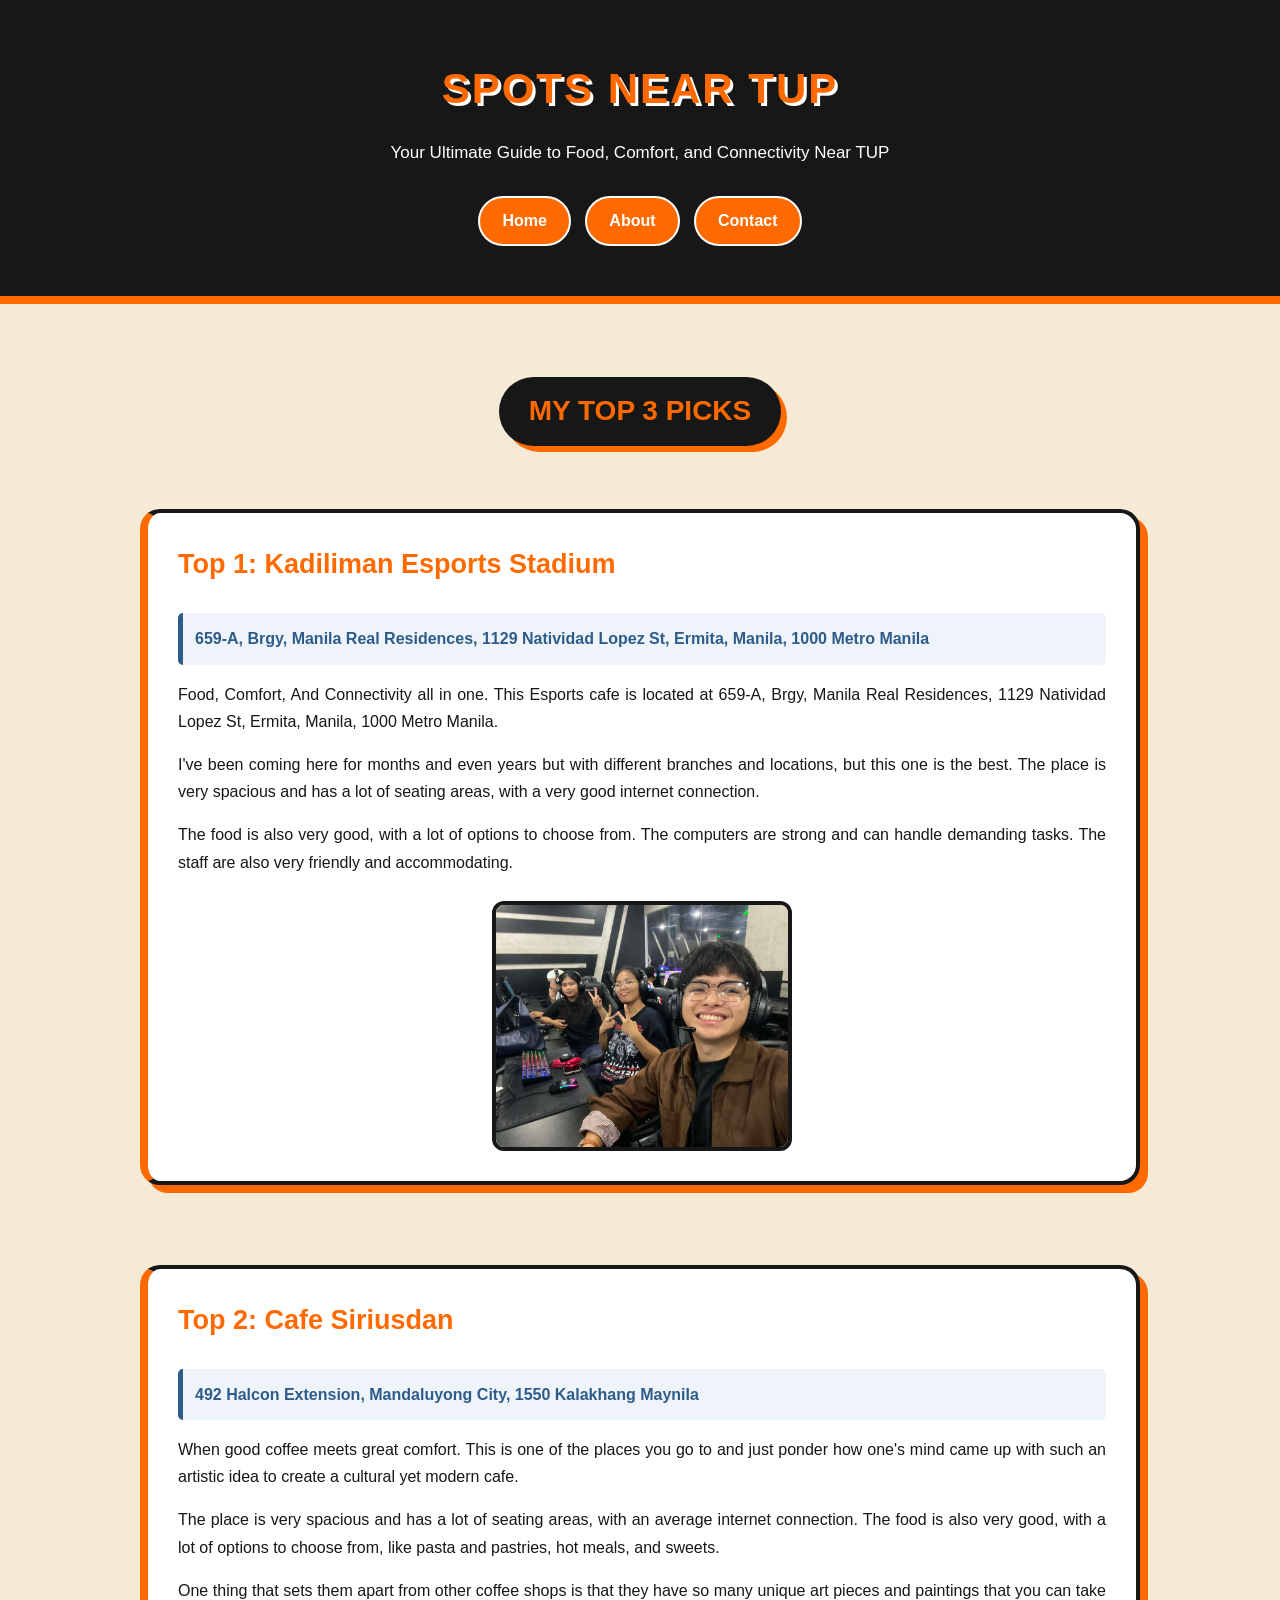
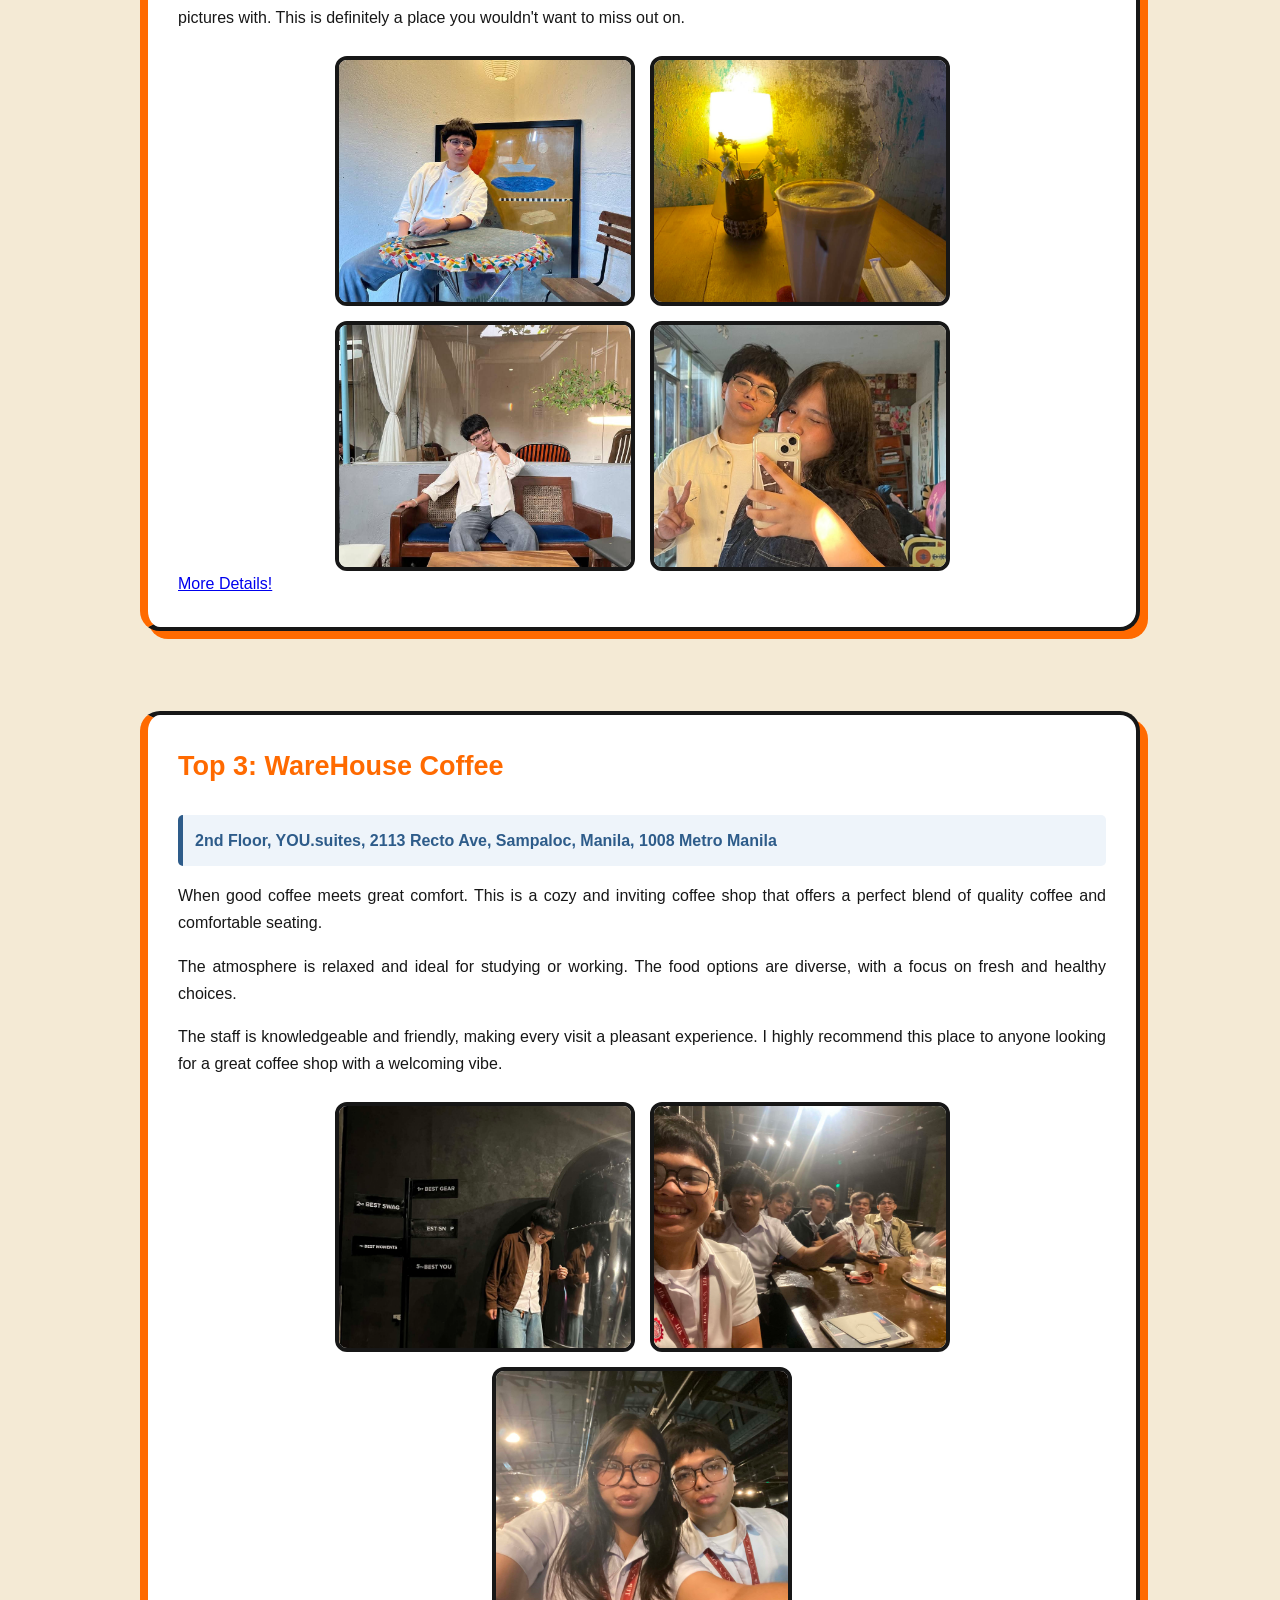
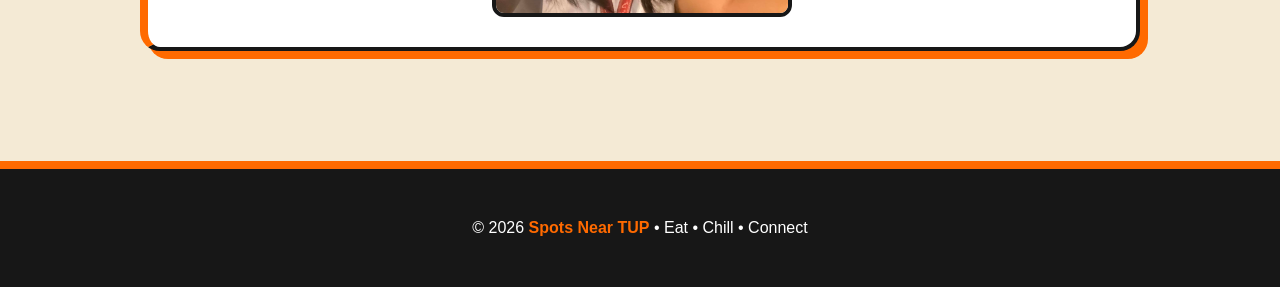
==== index.html @ 7ca000d9 "Styled the Contact Form" ====
<!DOCTYPE html>
<html lang="en">

<head>
    <meta charset="UTF-8">
    <meta name="viewport"
          content="width=device-width, initial-scale=1.0">

    <title>Spots Near TUP: Food, Comfort, and Connectivity</title>
    
    <link rel="stylesheet" href="style.css">
</head>

<body>
    <!-- HEADER -->
    <header>
        <h1>Spots Near TUP</h1>
        <p>
            Your Ultimate Guide to Food, Comfort, and Connectivity Near TUP
        </p>

        <nav>
            <ul>
                <li><a href="index.html">Home</a></li>
                <li><a href="about.html">About</a></li>
                <li><a href="contact.html">Contact</a></li>
            </ul>
        </nav>
    </header>


    <!-- MAIN CONTENT -->
    <main>
        <!-- TOP 3 PICKS -->
        <div class="section-title">
            <h2>My Top 3 Picks</h2>
        </div>


        <section class="spots">
            <!-- TOP 1: KADILIMAN -->
            <article class="place-card">
                <h3>Top 1: Kadiliman Esports Stadium</h3>
                <p class="location">
                    659-A, Brgy, Manila Real Residences,
                    1129 Natividad Lopez St, Ermita, Manila,
                    1000 Metro Manila
                </p>
                <p>
                    Food, Comfort, And Connectivity all in one.
                    This Esports cafe is located at 659-A, Brgy,
                    Manila Real Residences, 1129 Natividad Lopez St,
                    Ermita, Manila, 1000 Metro Manila.
                </p>
                <p>
                    I've been coming here for months and even years
                    but with different branches and locations, but this
                    one is the best. The place is very spacious and has
                    a lot of seating areas, with a very good internet
                    connection.
                </p>
                <p>
                    The food is also very good, with a lot of options
                    to choose from. The computers are strong and can
                    handle demanding tasks. The staff are also very
                    friendly and accommodating.
                </p>
                <div class="gallery">
                    <img src="kadiliman-esports.jpg"
                         alt="Kadiliman Esports Stadium">
                </div>
            </article>

            <!-- TOP 2: CAFE SIRIUSDAN -->
            <article class="place-card">
                <h3>Top 2: Cafe Siriusdan</h3>
                <p class="location">
                    492 Halcon Extension,
                    Mandaluyong City,
                    1550 Kalakhang Maynila
                </p>
                <p> 
                    When good coffee meets great comfort.
                    This is one of the places you go to and just
                    ponder how one's mind came up with such an
                    artistic idea to create a cultural yet modern cafe.
                </p>
                <p>
                    The place is very spacious and has a lot of seating
                    areas, with an average internet connection.
                    The food is also very good, with a lot of options
                    to choose from, like pasta and pastries, hot meals,
                    and sweets.
                </p>
                <p>
                    One thing that sets them apart from other coffee
                    shops is that they have so many unique art pieces
                    and paintings that you can take pictures with.
                    This is definitely a place you wouldn't want to
                    miss out on.
                </p>

               <div class="gallery">
                    <img src="cafe-siriusdan.jpg"
                         alt="Cafe Siriusdan">
                    <img src="cafe-siriusdan2.jpg"
                         alt="Cafe Siriusdan interior">
                    <img src="cafe-siriusdan3.jpg"
                         alt="Cafe Siriusdan artwork">
                    <img src="cafe-siriusdan4.jpg"
                         alt="With my Girlfriend at Cafe Siriusdan">
                </div>

                <a href="places/cafe-siriusdan.html"> 
                    More Details!
                </a>
            </article>

            <!-- TOP 3: WAREHOUSE COFFEE -->
            <article class="place-card">
                <h3>Top 3: WareHouse Coffee</h3>
                <p class="location">
                    2nd Floor, YOU.suites, 2113 Recto Ave, Sampaloc, Manila, 1008 Metro Manila
                </p>

                <p>
                    When good coffee meets great comfort.
                    This is a cozy and inviting coffee shop that
                    offers a perfect blend of quality coffee and
                    comfortable seating.
                </p>
                <p>
                    The atmosphere is relaxed and ideal for studying
                    or working. The food options are diverse, with a
                    focus on fresh and healthy choices.
                </p>
                <p>
                    The staff is knowledgeable and friendly, making
                    every visit a pleasant experience. I highly
                    recommend this place to anyone looking for a
                    great coffee shop with a welcoming vibe.
                </p>

                <div class="gallery">
                    <img src="warehouse-coffee.jpg"
                         alt="WareHouse Coffee">
                    <img src="warehouse-coffee2.jpg"
                         alt="WareHouse Coffee interior">
                    <img src="warehouse-coffee3.jpg"
                         alt="WareHouse Coffee">
                </div>
            </article>
        </section>
    </main>

    <!-- FOOTER -->
    <footer>
        <p>
            © 2026
            <span>Spots Near TUP</span>
            • Eat • Chill • Connect
        </p>
    </footer>

</body>
</html>
---- style.css ----
/* VARIABLES*/

:root {
    --brand: #ff6a00;
    --dark-ink: #171717;
    --muted-grey: #666666;
    --light-background: #f4ead5;

    --white: #ffffff;
    --light-cream: #fffaf2;
    --light-blue: #eef4fa;
    --blue-accent: #2e5c8a;

    /* Used for transparent effects */
    --brand-rgb: 255, 106, 0;
    --black-rgb: 0, 0, 0;
}

/* BASE STYLES */

* {
    box-sizing: border-box;
}
html {
    scroll-behavior: smooth;
}
body {
    font-family: Arial, Helvetica, sans-serif;
    margin: 0;
    padding: 0;
    background-color: var(--light-background);
    color: var(--dark-ink);
    line-height: 1.6;
}

/* HEADER*/

header {
    background-color: var(--dark-ink);
    color: var(--white);
    text-align: center;
    padding: 45px 20px;
    border-bottom: 8px solid var(--brand);
}
header h1 {
    color: var(--brand);
    font-size: 42px;
    margin: 10px auto;
    text-transform: uppercase;
    letter-spacing: 2px;
    text-shadow:
        3px 3px 0 var(--white),
        6px 6px 0 var(--dark-ink);
    transition: 0.3s;
}
header h1:hover {
    transform: scale(1.03);
    text-shadow:
        3px 3px 0 var(--white),
        6px 6px 0 var(--dark-ink),
        0 0 25px var(--brand);
}
header p {
    color: var(--white);
    font-size: 17px;
    margin-bottom: 25px;
}

/* NAVIGATION */

nav {
    margin-top: 25px;
}
nav ul {
    list-style: none;
    padding: 0;
    margin: 0;
}
nav li {
    display: inline-block;
}
nav a {
    display: inline-block;
    background-color: var(--brand);
    color: var(--white);
    text-decoration: none;
    padding: 10px 22px;
    margin: 5px;
    border-radius: 25px;
    font-weight: bold;
    border: 2px solid var(--white);
    transition: 0.3s;
}
nav a:hover {
    background-color: var(--white);
    color: var(--brand);
    border-color: var(--brand);
    transform: translateY(-4px);
    box-shadow:
        0 0 10px var(--brand),
        0 0 18px var(--brand);
}

/* MAIN LAYOUT */

main {
    max-width: 1050px;
    margin: 50px auto;
    padding: 0 25px;
}


/* SECTION TITLE */

.section-title {
    text-align: center;
    margin-bottom: 40px;
}
.section-title h2 {
    display: inline-block;
    background-color: var(--dark-ink);
    color: var(--brand);
    padding: 12px 30px;
    border-radius: 50px;
    font-size: 28px;
    text-transform: uppercase;
    box-shadow: 6px 6px 0 var(--brand);
    transition: 0.3s;
}
.section-title h2:hover {
    transform: translateY(-5px);
    box-shadow:
        8px 10px 0 var(--brand);
}


/* PLACE ENTRY CARDS */

.spots {
    display: grid;
    grid-template-columns: 1fr;
    gap: 40px;
}


/* Reusable place-card class */

.place-card {
    background-color: var(--white);
    padding: 30px;
    border-radius: 20px;
    border: 4px solid var(--dark-ink);
    border-left: 8px solid var(--brand);
    margin-bottom: 40px;
    box-shadow: 8px 8px 0 var(--brand);
    transition: 0.35s;
}
.place-card:hover {
    transform: translateY(-8px);
    box-shadow:
        12px 15px 0 var(--brand),
        0 15px 30px rgba(var(--black-rgb), 0.2);
}


/* PLACE CARD TITLES */

.place-card h3 {
    color: var(--brand);
    font-size: 27px;
    margin-top: 0;
    transition: 0.3s;
}
.place-card:hover h3 {
    color: var(--dark-ink);
    text-shadow:
        0 0 5px var(--brand),
        0 0 12px var(--brand);
}


/* PLACE CARD TEXT */

.place-card p {
    text-align: justify;
    line-height: 1.7;
}


/* LOCATION / ADDRESS */

.location {
    color: var(--blue-accent);
    font-weight: bold;
    background-color: var(--light-blue);
    padding: 12px;
    border-left: 5px solid var(--blue-accent);
    border-radius: 5px;
}


/* IMAGE GALLERY */

.gallery {
    display: flex;
    flex-wrap: wrap;
    justify-content: center;
    gap: 15px;
    margin-top: 25px;
}
.gallery img {
    width: 300px;
    height: 250px;
    object-fit: cover;
    border: 4px solid var(--dark-ink);
    border-radius: 12px;
    transition: 0.4s;
}
.gallery img:hover {
    transform: scale(1.04);
    border-color: var(--brand);
    box-shadow:
        0 0 12px var(--brand),
        0 0 25px rgba(var(--brand-rgb), 0.5);
}


/* ABOUT PAGE */

.about-card {
    display: flex;
    align-items: center;
    gap: 45px;
    background-color: var(--white);
    padding: 40px;
    border-radius: 20px;
    border: 4px solid var(--dark-ink);
    box-shadow: 10px 10px 0 var(--brand);
    transition: 0.3s;
}
.about-card:hover {
    box-shadow:
        14px 16px 0 var(--brand),
        0 15px 30px rgba(var(--black-rgb), 0.2);
}


/* PROFILE */

.profile {
    text-align: center;
    width: 300px;
    flex-shrink: 0;
}
.profile img {
    width: 230px;
    height: 300px;
    object-fit: cover;
    border: 5px solid var(--dark-ink);
    border-radius: 15px;
    transition: 0.4s;
}
.profile img:hover {
    transform: scale(1.05);
    border-color: var(--brand);
    box-shadow:
        0 0 15px var(--brand),
        0 0 30px rgba(var(--brand-rgb), 0.5);
}
.profile h2 {
    color: var(--brand);
    font-size: 30px;
    transition: 0.3s;
}
.profile h2:hover {
    transform: scale(1.05);
    text-shadow:
        0 0 5px var(--brand),
        0 0 15px var(--brand);
}


/* ABOUT INFORMATION */

.information {
    flex: 1;
    border-left: 5px solid var(--brand);
    padding-left: 30px;
}
.information h2 {
    font-size: 30px;
    margin-top: 0;
}
.information p {
    text-align: justify;
    line-height: 1.7;
}


/* DETAILS */

.details {
    background-color: var(--dark-ink);
    color: var(--white);
    padding: 20px;
    border-radius: 12px;
    margin-bottom: 25px;
}
.details strong {
    color: var(--brand);
}


/* CONTACT PAGE */

.contact-card {
    background-color: var(--white);
    padding: 40px;
    border-radius: 20px;
    border: 4px solid var(--dark-ink);
    box-shadow: 10px 10px 0 var(--brand);
    text-align: center;
    transition: 0.3s;
}
.contact-card:hover {
    box-shadow:
        14px 14px 0 var(--brand),
        0 15px 30px rgba(var(--black-rgb), 0.15);
}
.contact-card h2 {
    color: var(--brand);
    font-size: 35px;
    margin-top: 0;
    transition: 0.3s;
}
.contact-card h2:hover {
    text-shadow:
        0 0 5px var(--brand),
        0 0 15px var(--brand),
        0 0 25px var(--brand);
}
.contact-card > p {
    line-height: 1.7;
    max-width: 650px;
    margin: auto;
}


/* FORMS */

form {
    max-width: 700px;
    margin: 35px auto 0;
    text-align: left;
}
fieldset {
    border: 3px solid var(--dark-ink);
    border-radius: 15px;
    padding: 25px;
    background-color: var(--light-cream);
}
legend {
    background-color: var(--dark-ink);
    color: var(--brand);
    padding: 7px 18px;
    border-radius: 20px;
    font-weight: bold;
    text-transform: uppercase;
}
label {
    display: block;
    margin-top: 17px;
    margin-bottom: 6px;
    font-weight: bold;
    color: var(--dark-ink);
}

/* FORM INPUTS */

input:not([type="radio"]):not([type="checkbox"]),
select,
textarea {
    width: 100%;
    padding: 12px;
    border: 2px solid var(--dark-ink);
    border-radius: 8px;
    font-family: Arial, Helvetica, sans-serif;
    font-size: 15px;
    background-color: var(--white);
    color: var(--dark-ink);
    transition: 0.3s;
}

/* FORM FOCUS */

input:focus,
select:focus,
textarea:focus {
    outline: 3px solid var(--brand);
    outline-offset: 2px;
    border-color: var(--brand);
    box-shadow:
        0 0 5px var(--brand),
        0 0 12px rgba(var(--brand-rgb), 0.4);
}
textarea {
    min-height: 160px;
    resize: vertical;
}


/* SEND BUTTON */

.button-container {
    text-align: center;
    margin-top: 25px;
}
button {
    background-color: var(--brand);
    color: var(--white);
    border: none;
    padding: 12px 30px;
    border-radius: 25px;
    font-size: 16px;
    font-weight: bold;
    cursor: pointer;
    transition: 0.3s;
}
button:hover {
    background-color: var(--dark-ink);
    color: var(--brand);
    transform: translateY(-4px);
    box-shadow:
        0 0 10px var(--brand),
        0 0 20px var(--brand);
}
button:focus {
    outline: 3px solid var(--brand);
    outline-offset: 4px;
}


/* CONTACT OPTIONS */

.contact-options {
    display: grid;
    grid-template-columns: repeat(3, 1fr);
    gap: 15px;
    margin-top: 45px;
}


/* CONTACT BOXES */

.contact-box {
    background-color: var(--dark-ink);
    color: var(--white);
    padding: 18px 12px;
    border-radius: 12px;
    border: 3px solid var(--brand);
    box-shadow: 4px 4px 0 var(--brand);
    transition: 0.3s;
}
.contact-box:hover {
    transform: translateY(-6px);
    box-shadow:
        0 0 12px var(--brand),
        0 8px 18px rgba(var(--black-rgb), 0.3);
}
.contact-box h3 {
    color: var(--brand);
    font-size: 18px;
    margin-top: 0;
    transition: 0.3s;
}
.contact-box:hover h3 {
    text-shadow:
        0 0 5px var(--brand),
        0 0 12px var(--brand);
}
.contact-box p {
    font-size: 12px;
    margin: 5px 0;
    line-height: 1.4;
}
.contact-box a {
    color: var(--white);
    text-decoration: none;
    word-break: break-word;
}
.contact-box a:hover {
    color: var(--brand);
}


/* PLACE DETAIL PAGE */

.place-page {
    background-color: var(--white);
    padding: 40px;
    border-radius: 20px;
    border: 4px solid var(--dark-ink);
    box-shadow: 10px 10px 0 var(--brand);
}

/* PLACE DETAIL TITLE */

.place-page h2 {
    color: var(--brand);
    text-align: center;
    font-size: 38px;
    text-transform: uppercase;
    margin-top: 0;
}
.place-page .location {
    text-align: center;
    font-weight: bold;
    color: var(--muted-grey);
    background-color: transparent;
    border-left: none;
    padding: 0;
    margin-bottom: 30px;
}


/* MAIN PHOTO */

.main-photo {
    text-align: center;
    margin: 30px 0;
}
.main-photo img {
    width: 750px;
    max-width: 100%;
    height: 450px;
    object-fit: cover;
    border: 5px solid var(--dark-ink);
    border-radius: 15px;
    transition: 0.4s;
}
.main-photo img:hover {
    transform: scale(1.03);
    border-color: var(--brand);
    box-shadow:
        0 0 15px var(--brand),
        0 0 30px rgba(var(--brand-rgb), 0.5);
}


/* DESCRIPTION */

.description {
    line-height: 1.8;
    font-size: 17px;
}

.description h3 {
    color: var(--brand);
    font-size: 28px;
}

/* TABLE */

.details-table {
    margin-top: 35px;
}
table {
    width: 100%;
    border-collapse: collapse;
}
th,
td {
    border: 1px solid var(--dark-ink);
    padding: 12px;
    text-align: left;
}
th {
    background-color: var(--dark-ink);
    color: var(--brand);
    width: 30%;
}

/* DETAIL GALLERY */

.gallery-section {
    margin-top: 40px;
}
.gallery-section h3 {
    color: var(--brand);
    font-size: 28px;
    text-align: center;
}
.gallery-grid {
    display: grid;
    grid-template-columns: repeat(4, 1fr);
    gap: 20px;
}
.gallery-grid img {
    width: 100%;
    height: 220px;
    object-fit: cover;
    border: 4px solid var(--dark-ink);
    border-radius: 12px;
    transition: 0.4s;
}
.gallery-grid img:hover {
    transform: scale(1.03);
    border-color: var(--brand);
    box-shadow:
        0 0 15px var(--brand);
}

/* SUGGEST-A-PLACE FORM */

.suggest-place {
    margin-top: 50px;
    padding: 30px;
    background-color: var(--light-background);
    border: 4px solid var(--dark-ink);
    border-radius: 15px;
}
.suggest-place h3 {
    color: var(--brand);
    font-size: 28px;
    text-align: center;
    margin-top: 0;
}
.suggest-place p {
    text-align: center;
    margin-bottom: 25px;
}
.form-group {
    margin-bottom: 20px;
}
.form-group label {
    display: block;
    font-weight: bold;
    margin-bottom: 8px;
}
.form-group input[type="text"],
.form-group input[type="email"] {
    width: 100%;
    padding: 12px;
    border: 2px solid var(--dark-ink);
    border-radius: 8px;
    font-size: 16px;
}

/* RADIO BUTTONS AND CHECKBOXES */

.choice {
    display: flex;
    align-items: center;
    gap: 8px;
    margin: 10px 0;
}
.choice input[type="radio"],
.choice input[type="checkbox"] {
    width: auto;
    padding: 0;
    margin: 0;
    accent-color: var(--brand);
}
.choice label {
    display: inline;
    font-weight: normal;
    margin: 0;
}

/* SUBMIT BUTTON */

.submit-button {
    text-align: center;
    margin-top: 25px;
}
.submit-button button {
    background-color: var(--brand);
    color: var(--white);
    border: none;
    padding: 12px 30px;
    border-radius: 25px;
    font-weight: bold;
    font-size: 16px;
    cursor: pointer;
    transition: 0.3s;
}
.submit-button button:hover {
    background-color: var(--dark-ink);
    color: var(--brand);
    transform: translateY(-4px);
    box-shadow:
        0 0 10px var(--brand),
        0 0 20px var(--brand);
}
.submit-button button:focus {
    outline: 3px solid var(--brand);
    outline-offset: 4px;
}

/* BACK BUTTON */

.back-button {
    text-align: center;
    margin-top: 40px;
}
.back-button a {
    display: inline-block;
    background-color: var(--brand);
    color: var(--white);
    text-decoration: none;
    padding: 12px 25px;
    border-radius: 25px;
    border: 2px solid var(--dark-ink);
    font-weight: bold;
    transition: 0.3s;
}
.back-button a:hover {
    background-color: var(--dark-ink);
    color: var(--brand);
    border-color: var(--brand);
    transform: translateY(-4px);
    box-shadow:
        0 0 10px var(--brand),
        0 0 20px var(--brand);
}

/* FOOTER */

footer {
    margin-top: 70px;
    background-color: var(--dark-ink);
    color: var(--white);
    text-align: center;
    padding: 30px;
    border-top: 8px solid var(--brand);
}
footer span {
    color: var(--brand);
    font-weight: bold;
}
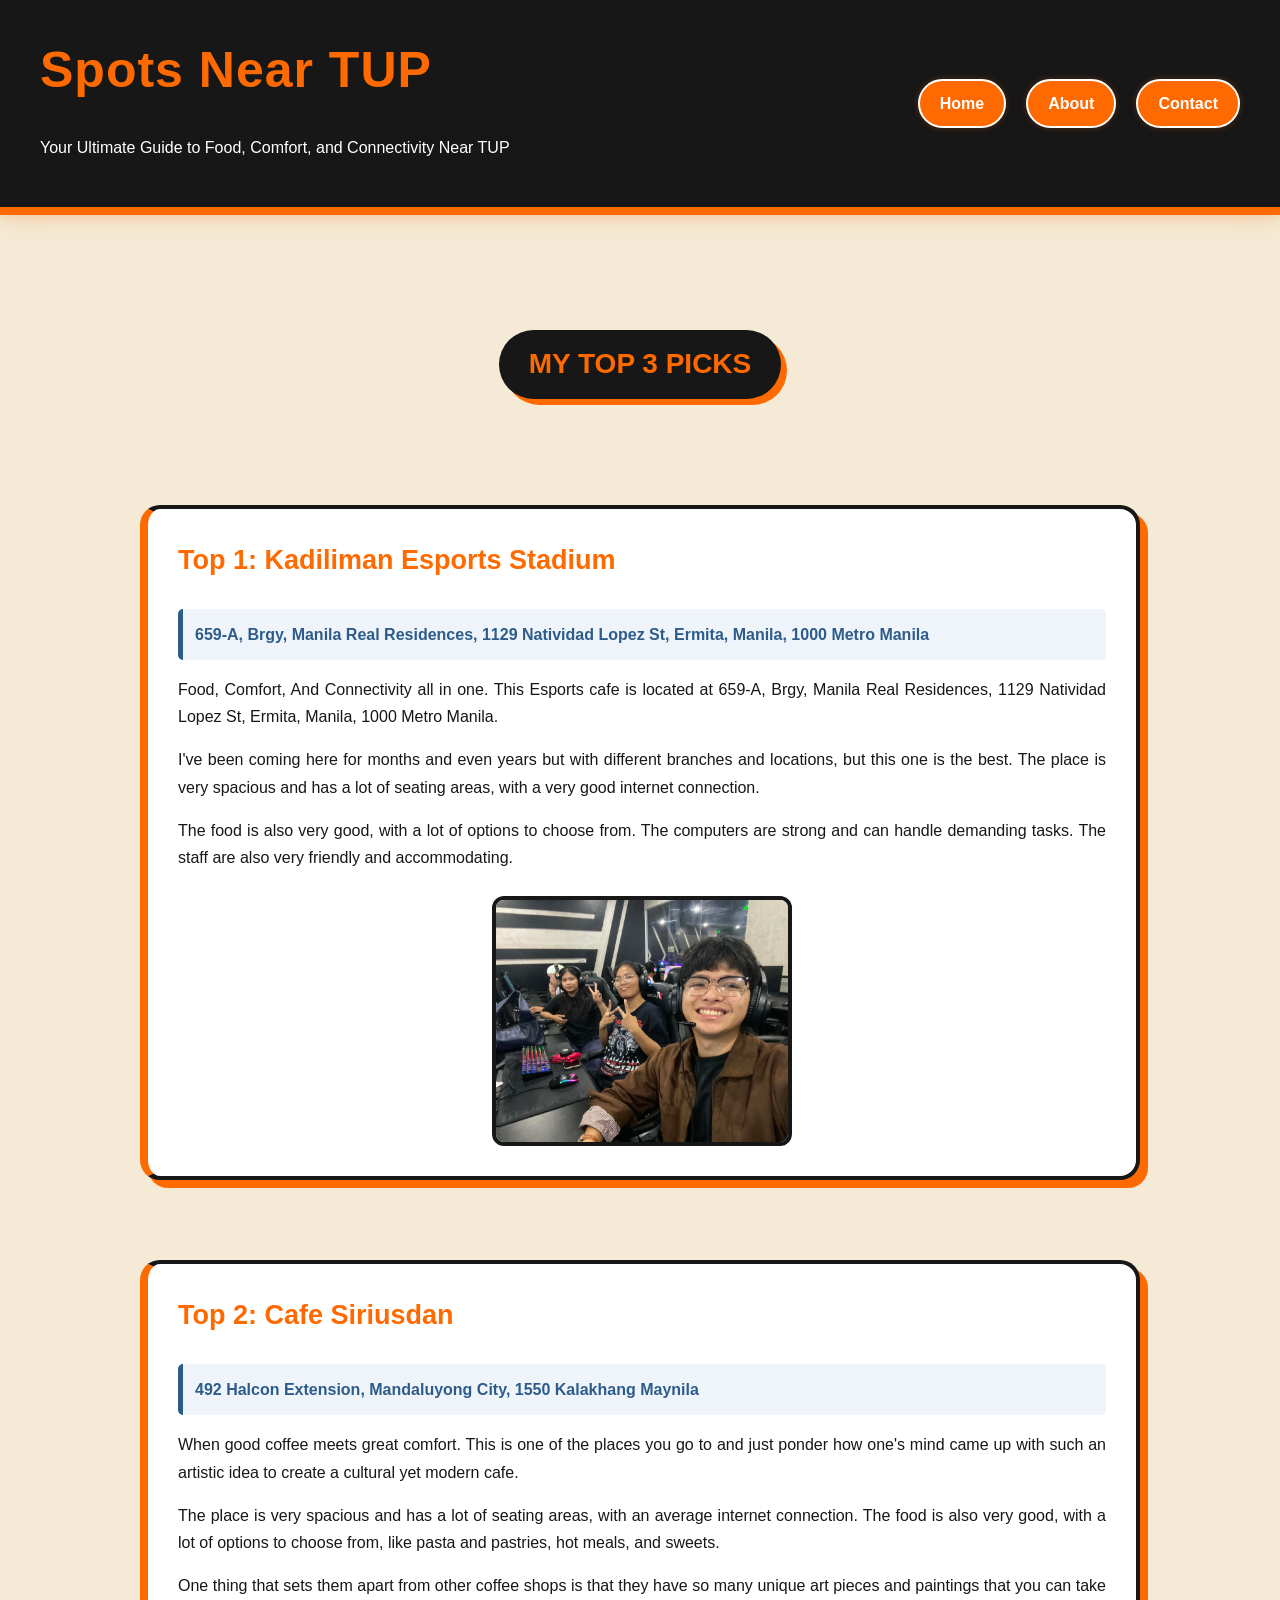
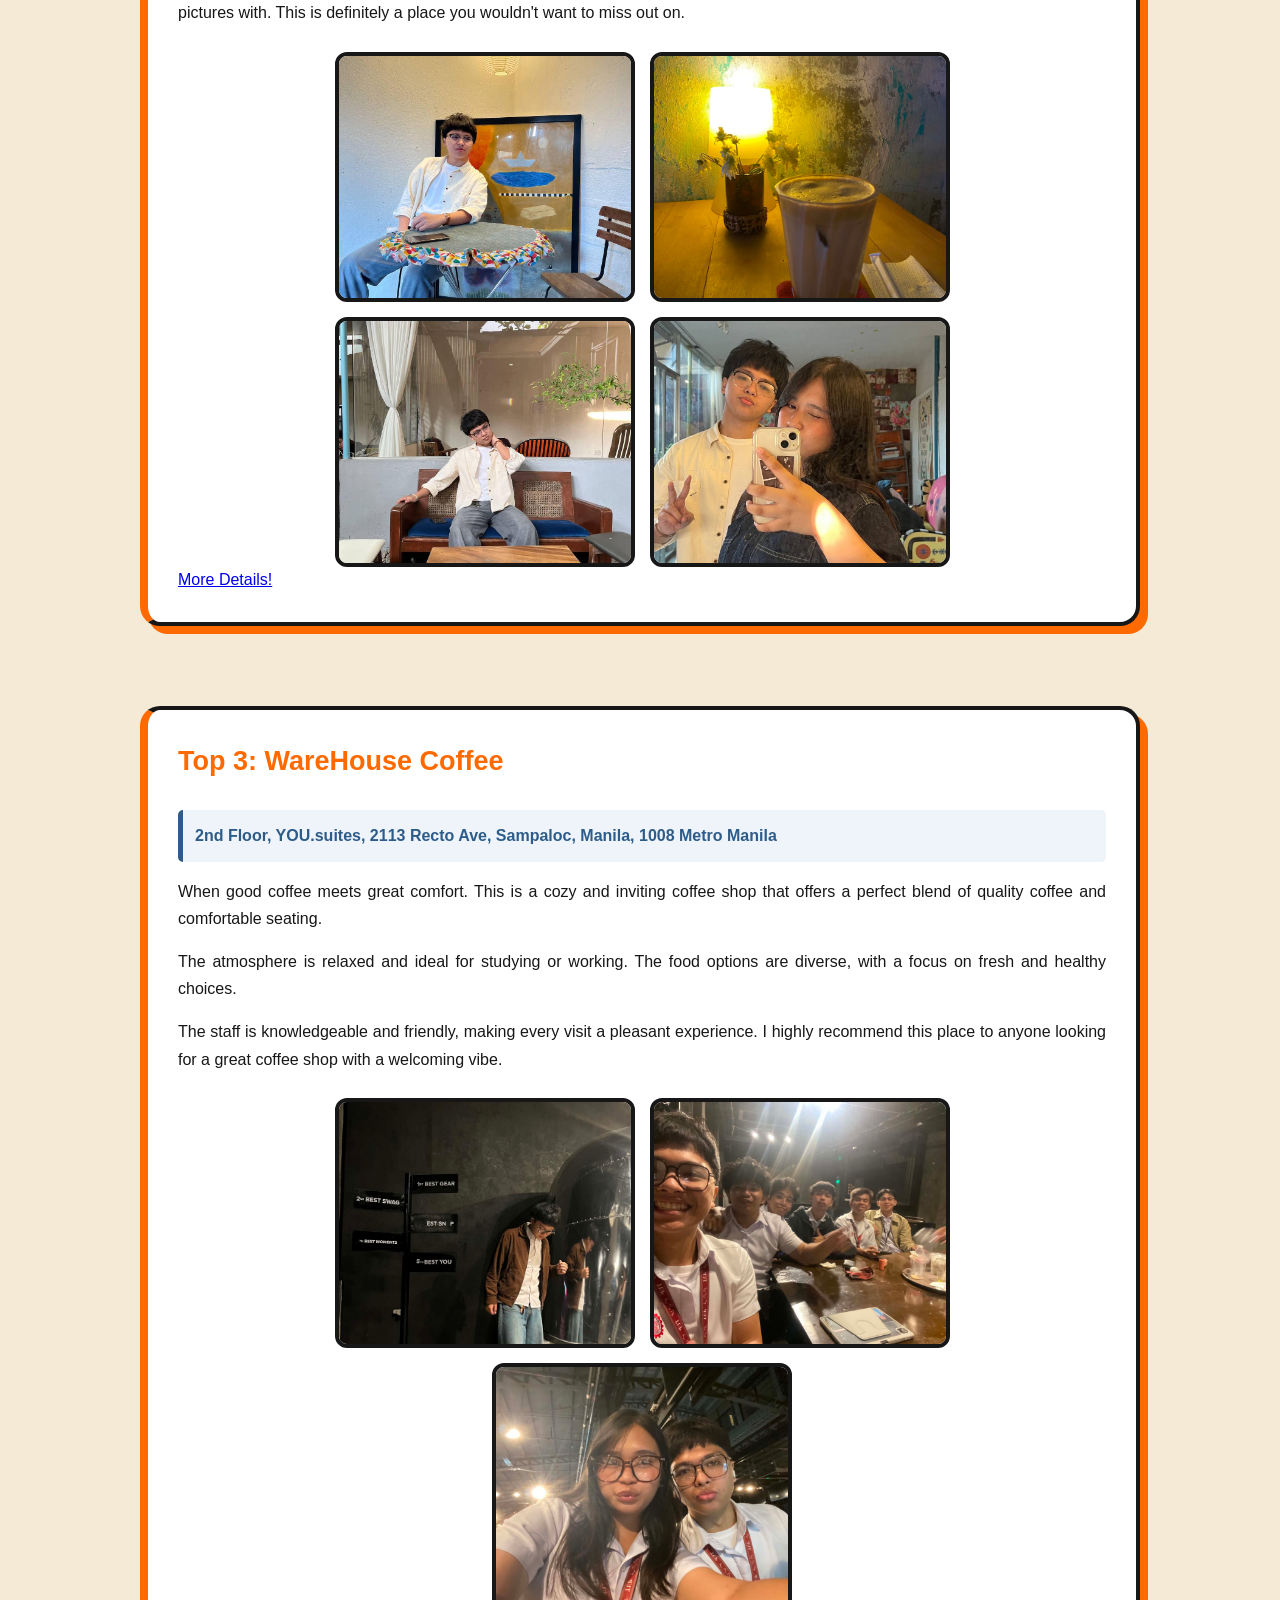
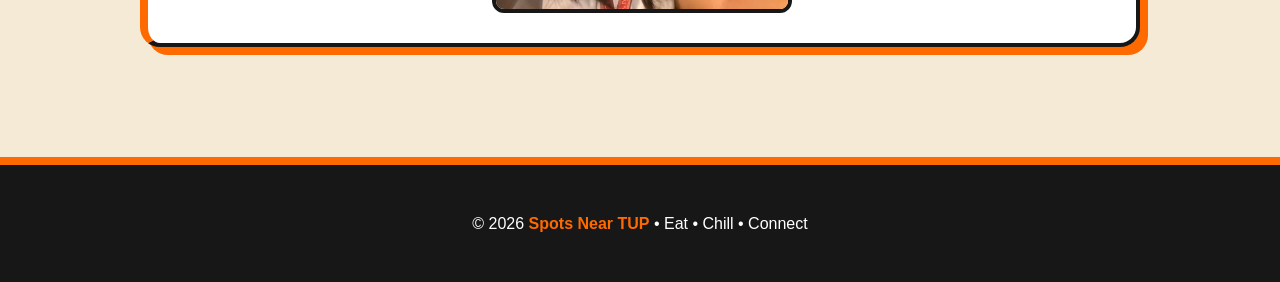
==== commit 4e3a0dd4: "Header Changed" ====
--- a/index.html
+++ b/index.html
@@ -13,11 +13,11 @@
 
 <body>
     <!-- HEADER -->
-    <header>
-        <h1>Spots Near TUP</h1>
-        <p>
-            Your Ultimate Guide to Food, Comfort, and Connectivity Near TUP
-        </p>
+    <header class="site-header">
+        <div class="header-brand">
+            <h1>Spots Near TUP</h1>
+            <p>Your Ultimate Guide to Food, Comfort, and Connectivity Near TUP</p>
+        </div>
 
         <nav>
             <ul>
@@ -26,6 +26,7 @@
                 <li><a href="contact.html">Contact</a></li>
             </ul>
         </nav>
+
     </header>
 
 
--- a/style.css
+++ b/style.css
@@ -33,72 +33,101 @@
     line-height: 1.6;
 }
 
-/* HEADER*/
-
-header {
+/* HEADER */
+
+.site-header {
+    display: flex;
+    justify-content: space-between;
+    align-items: center;
     background-color: var(--dark-ink);
     color: var(--white);
-    text-align: center;
-    padding: 45px 20px;
+    padding: 30px 40px;
     border-bottom: 8px solid var(--brand);
-}
-header h1 {
-    color: var(--brand);
-    font-size: 42px;
-    margin: 10px auto;
-    text-transform: uppercase;
-    letter-spacing: 2px;
-    text-shadow:
-        3px 3px 0 var(--white),
-        6px 6px 0 var(--dark-ink);
-    transition: 0.3s;
-}
-header h1:hover {
+    position: relative;
+    overflow: hidden;
+    
+    box-shadow:
+        0 0 15px rgba(var(--brand-rgb), 0.25),
+        0 0 30px rgba(var(--brand-rgb), 0.15);
+    transition: 0.3s;
+}
+
+/* HEADER ANIMATION*/
+
+.site-header:hover {
+    box-shadow:
+        0 0 15px rgba(var(--brand-rgb), 0.4),
+        0 0 35px rgba(var(--brand-rgb), 0.25);
+}
+
+/* GUIDE NAME */
+
+.header-brand {
+    text-align: left;
+}
+.site-header h1 {
+    color: var(--brand);
+    margin: 0;
+    transition: 0.3s;
+}
+
+/* HEADER TITLE */
+.site-header h1 {
+    color: var(--brand);
+    margin: 0;
+    font-size: 50px;
+    transition: 0.3s;
+}
+.site-header h1:hover {
     transform: scale(1.03);
     text-shadow:
-        3px 3px 0 var(--white),
-        6px 6px 0 var(--dark-ink),
-        0 0 25px var(--brand);
-}
-header p {
-    color: var(--white);
-    font-size: 17px;
-    margin-bottom: 25px;
+        0 0 5px var(--brand),
+        0 0 15px var(--brand);
 }
 
 /* NAVIGATION */
 
-nav {
-    margin-top: 25px;
-}
-nav ul {
+.site-header nav {
+    margin: 0;
+}
+.site-header nav ul {
+    display: flex;
+    gap: 20px;
     list-style: none;
     padding: 0;
     margin: 0;
 }
-nav li {
-    display: inline-block;
-}
-nav a {
-    display: inline-block;
+
+/* NAVIGATION LINKS */
+
+.site-header nav a {
+    display: block;
     background-color: var(--brand);
     color: var(--white);
     text-decoration: none;
-    padding: 10px 22px;
-    margin: 5px;
+    padding: 10px 20px;
     border-radius: 25px;
     font-weight: bold;
     border: 2px solid var(--white);
     transition: 0.3s;
 }
-nav a:hover {
+.site-header nav a:hover {
     background-color: var(--white);
     color: var(--brand);
-    border-color: var(--brand);
-    transform: translateY(-4px);
+    transform: translateY(-3px);
+}
+
+/* NAV BUTTONS ANIMATION */
+
+.site-header nav a:hover {
+    background-color: var(--white);
+    color: var(--brand);
+    transform: translateY(-3px);
+
     box-shadow:
         0 0 10px var(--brand),
-        0 0 18px var(--brand);
+        0 0 20px var(--brand),
+        0 0 30px rgba(var(--brand-rgb), 0.6);
 }
 
 /* MAIN LAYOUT */
@@ -109,10 +138,13 @@
     padding: 0 25px;
 }
 
-
 /* SECTION TITLE */
 
 .section-title {
+    height: 200px;
+    display: flex;
+    justify-content: center;
+    align-items: center;
     text-align: center;
     margin-bottom: 40px;
 }
@@ -129,10 +161,8 @@
 }
 .section-title h2:hover {
     transform: translateY(-5px);
-    box-shadow:
-        8px 10px 0 var(--brand);
-}
-
+    box-shadow: 8px 10px 0 var(--brand);
+}
 
 /* PLACE ENTRY CARDS */
 
@@ -724,6 +754,144 @@
         0 0 20px var(--brand);
 }
 
+
+/* ADDITIONAL DESIGNS*/
+
+
+/* HEADER ENTRANCE */
+
+.site-header {
+    animation: headerEnter 0.8s ease-out;
+}
+
+
+/* SUBTLE ORANGE LIGHT MOVING THROUGH HEADER */
+
+.site-header::before {
+    content: "";
+    position: absolute;
+    top: 0;
+    left: -30%;
+    width: 25%;
+    height: 100%;
+    background: linear-gradient(
+        90deg,
+        transparent,
+        rgba(var(--brand-rgb), 0.12),
+        transparent
+    );
+    transform: skewX(-20deg);
+    animation: headerSweep 7s ease-in-out infinite;
+    pointer-events: none;
+}
+
+
+/* MAKE HEADER CONTENT STAY ABOVE THE EFFECT */
+
+.header-brand,
+.site-header nav {
+    position: relative;
+    z-index: 2;
+}
+
+
+/* GUIDE TITLE */
+
+.site-header h1 {
+    position: relative;
+    letter-spacing: 1px;
+    animation: titleEnter 0.9s ease-out;
+}
+
+
+/* LITTLE ORANGE GUIDE-LIKE LINE UNDER TITLE */
+
+.site-header h1::after {
+    content: "";
+    display: block;
+    width: 0;
+    height: 4px;
+    background-color: var(--brand);
+    margin-top: 5px;
+    border-radius: 5px;
+
+    box-shadow:
+        0 0 8px var(--brand),
+        0 0 15px rgba(var(--brand-rgb), 0.5);
+
+    animation: titleLine 0.8s ease-out 0.6s forwards;
+}
+
+
+/* NAV BUTTON ENTRANCE */
+
+.site-header nav li:nth-child(1) {
+    animation: navEnter 0.5s ease-out 0.2s both;
+}
+
+.site-header nav li:nth-child(2) {
+    animation: navEnter 0.5s ease-out 0.3s both;
+}
+
+.site-header nav li:nth-child(3) {
+    animation: navEnter 0.5s ease-out 0.4s both;
+}
+
+.site-header nav li:nth-child(4) {
+    animation: navEnter 0.5s ease-out 0.5s both;
+}
+
+.site-header nav li:nth-child(5) {
+    animation: navEnter 0.5s ease-out 0.6s both;
+}
+
+
+/* NAV BUTTON RESTING AURA */
+
+.site-header nav a {
+    box-shadow:
+        0 0 6px rgba(var(--brand-rgb), 0.25);
+
+    position: relative;
+    overflow: hidden;
+}
+
+
+/* SMALL SHINE THAT PASSES THROUGH BUTTON */
+
+.site-header nav a::before {
+    content: "";
+    position: absolute;
+    top: 0;
+    left: -100%;
+    width: 50%;
+    height: 100%;
+
+    background: linear-gradient(
+        90deg,
+        transparent,
+        rgba(255, 255, 255, 0.35),
+        transparent
+    );
+
+    transform: skewX(-20deg);
+}
+
+
+/* BUTTON SHINE ON HOVER */
+
+.site-header nav a:hover::before {
+    animation: buttonShine 0.6s ease;
+}
+
+
+/* BUTTON PRESS EFFECT */
+
+.site-header nav a:active {
+    transform: translateY(0) scale(0.96);
+}
+
+
 /* FOOTER */
 
 footer {
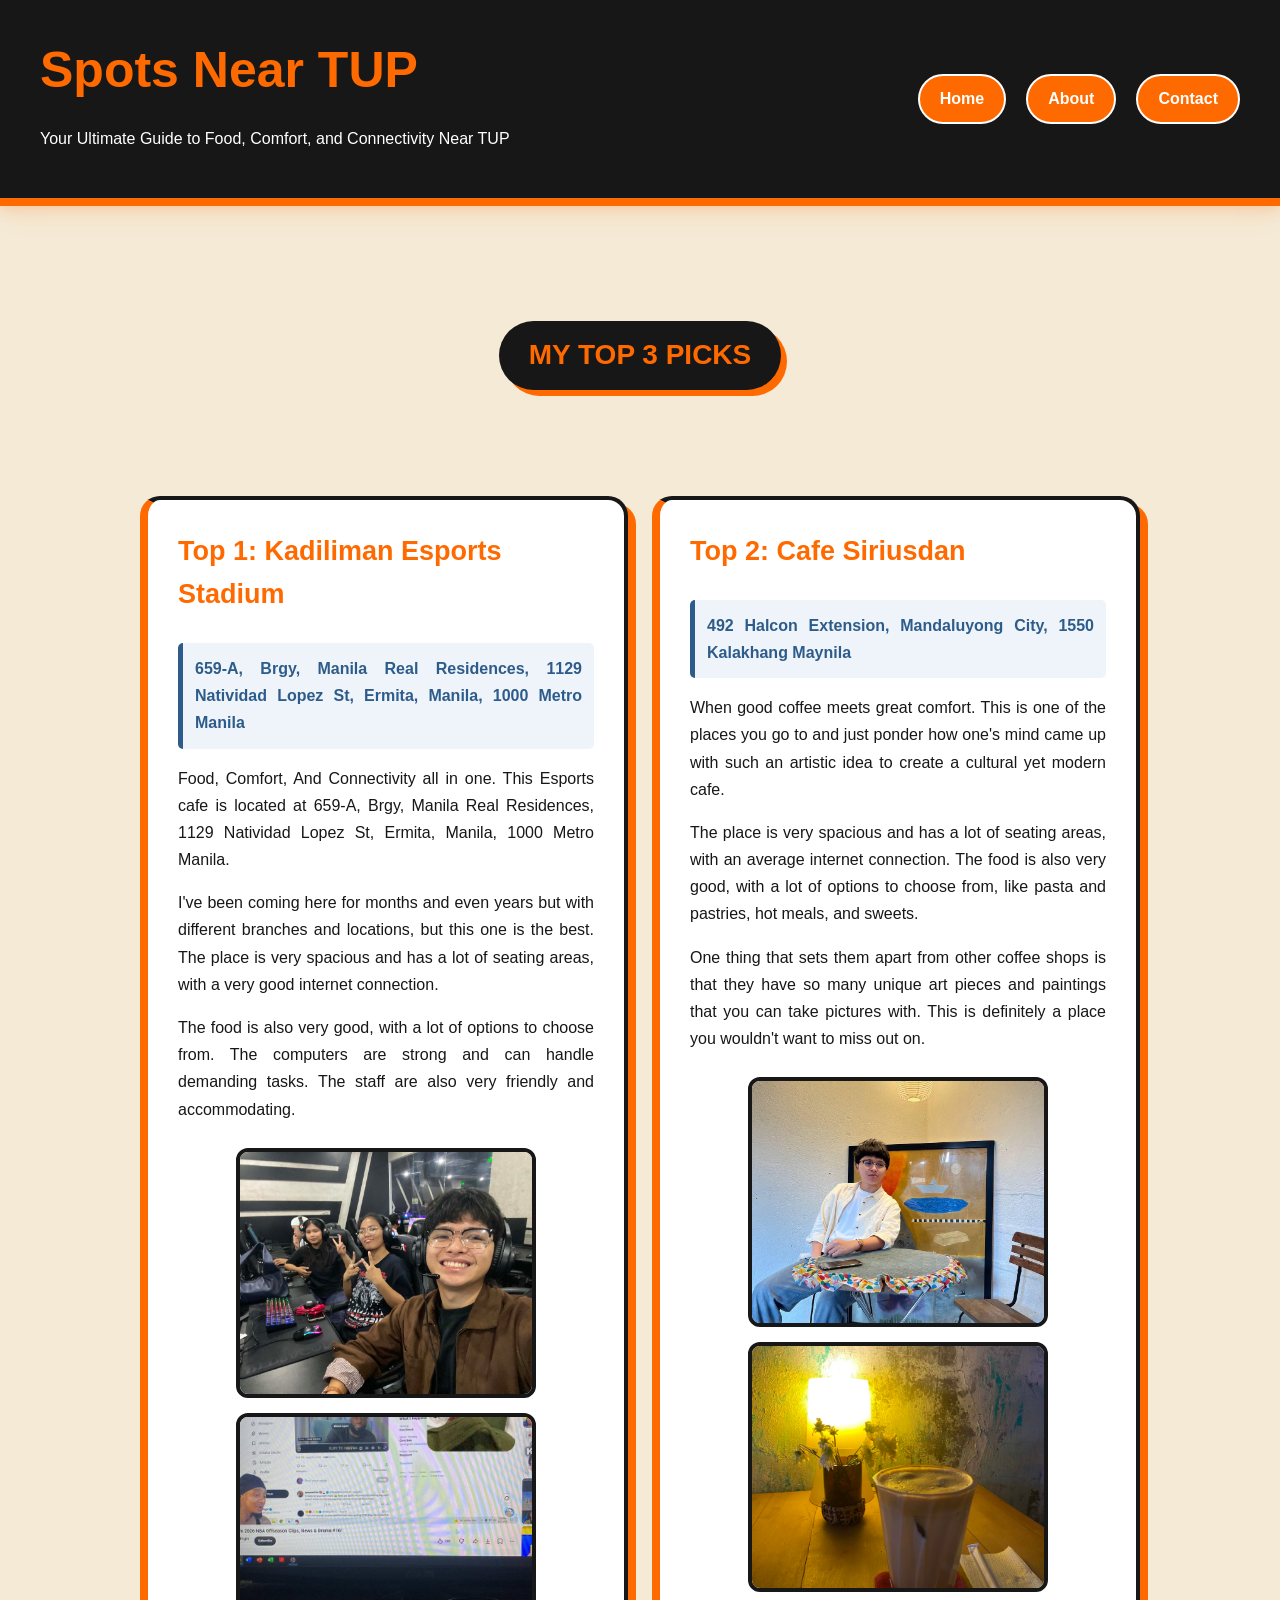
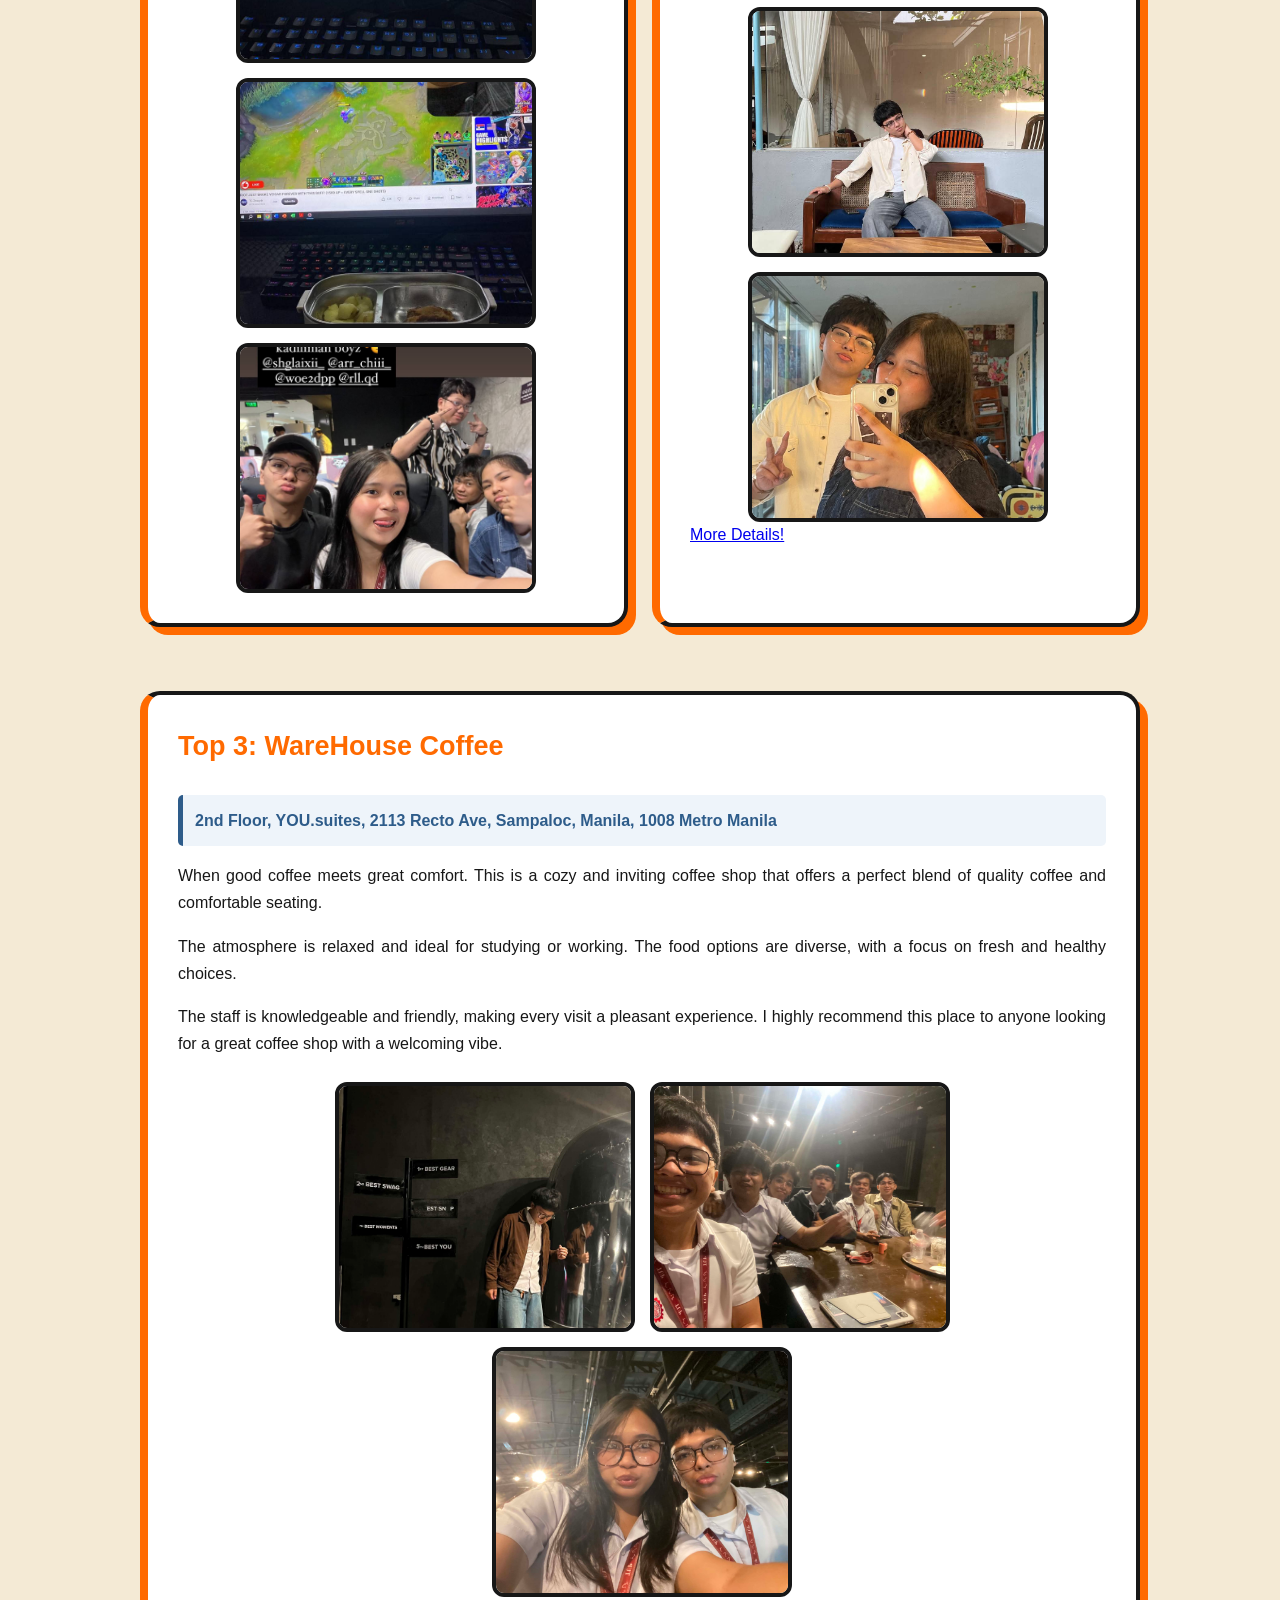
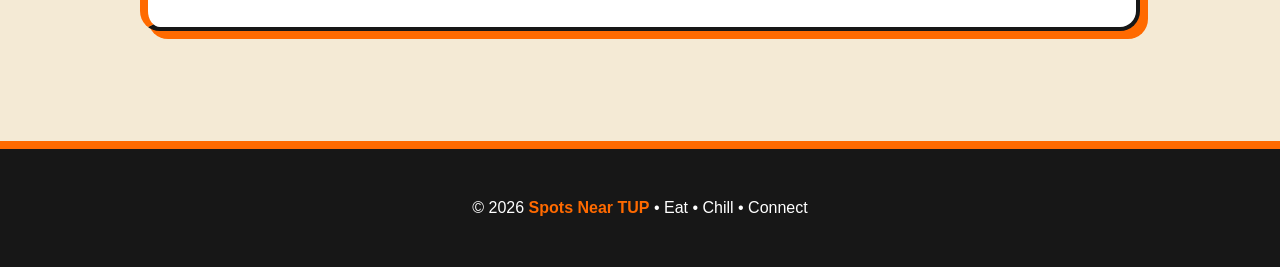
==== commit 020216aa: "Added Photos and made my cards Horizontal" ====
--- a/index.html
+++ b/index.html
@@ -69,7 +69,14 @@
                 <div class="gallery">
                     <img src="kadiliman-esports.jpg"
                          alt="Kadiliman Esports Stadium">
+                    <img src="kadiliman-esports2.jpg"
+                         alt="Kadiliman Esports Stadium">
+                    <img src="kadiliman-esports3.jpg"
+                         alt="Kadiliman Esports Stadium">
+                    <img src="kadiliman-esports4.jpg"
+                         alt="Kadiliman Esports Stadium">
                 </div>
+
             </article>
 
             <!-- TOP 2: CAFE SIRIUSDAN -->
--- a/style.css
+++ b/style.css
@@ -167,11 +167,30 @@
 /* PLACE ENTRY CARDS */
 
 .spots {
-    display: grid;
-    grid-template-columns: 1fr;
-    gap: 40px;
-}
-
+    display: flex;
+    flex-wrap: wrap;
+    gap: 24px;
+}
+
+/* Reusable place-card class */
+
+.place-card {
+    flex: 1 1 240px;
+    background-color: var(--white);
+    padding: 30px;
+    border-radius: 20px;
+    border: 4px solid var(--dark-ink);
+    border-left: 8px solid var(--brand);
+    margin-bottom: 0;
+    box-shadow: 8px 8px 0 var(--brand);
+    transition: 0.35s;
+}
+.place-card:hover {
+    transform: translateY(-8px);
+    box-shadow:
+        12px 15px 0 var(--brand),
+        0 15px 30px rgba(var(--black-rgb), 0.2);
+}
 
 /* Reusable place-card class */
 
@@ -754,144 +773,6 @@
         0 0 20px var(--brand);
 }
 
-
-/* ADDITIONAL DESIGNS*/
-
-
-/* HEADER ENTRANCE */
-
-.site-header {
-    animation: headerEnter 0.8s ease-out;
-}
-
-
-/* SUBTLE ORANGE LIGHT MOVING THROUGH HEADER */
-
-.site-header::before {
-    content: "";
-    position: absolute;
-    top: 0;
-    left: -30%;
-    width: 25%;
-    height: 100%;
-    background: linear-gradient(
-        90deg,
-        transparent,
-        rgba(var(--brand-rgb), 0.12),
-        transparent
-    );
-    transform: skewX(-20deg);
-    animation: headerSweep 7s ease-in-out infinite;
-    pointer-events: none;
-}
-
-
-/* MAKE HEADER CONTENT STAY ABOVE THE EFFECT */
-
-.header-brand,
-.site-header nav {
-    position: relative;
-    z-index: 2;
-}
-
-
-/* GUIDE TITLE */
-
-.site-header h1 {
-    position: relative;
-    letter-spacing: 1px;
-    animation: titleEnter 0.9s ease-out;
-}
-
-
-/* LITTLE ORANGE GUIDE-LIKE LINE UNDER TITLE */
-
-.site-header h1::after {
-    content: "";
-    display: block;
-    width: 0;
-    height: 4px;
-    background-color: var(--brand);
-    margin-top: 5px;
-    border-radius: 5px;
-
-    box-shadow:
-        0 0 8px var(--brand),
-        0 0 15px rgba(var(--brand-rgb), 0.5);
-
-    animation: titleLine 0.8s ease-out 0.6s forwards;
-}
-
-
-/* NAV BUTTON ENTRANCE */
-
-.site-header nav li:nth-child(1) {
-    animation: navEnter 0.5s ease-out 0.2s both;
-}
-
-.site-header nav li:nth-child(2) {
-    animation: navEnter 0.5s ease-out 0.3s both;
-}
-
-.site-header nav li:nth-child(3) {
-    animation: navEnter 0.5s ease-out 0.4s both;
-}
-
-.site-header nav li:nth-child(4) {
-    animation: navEnter 0.5s ease-out 0.5s both;
-}
-
-.site-header nav li:nth-child(5) {
-    animation: navEnter 0.5s ease-out 0.6s both;
-}
-
-
-/* NAV BUTTON RESTING AURA */
-
-.site-header nav a {
-    box-shadow:
-        0 0 6px rgba(var(--brand-rgb), 0.25);
-
-    position: relative;
-    overflow: hidden;
-}
-
-
-/* SMALL SHINE THAT PASSES THROUGH BUTTON */
-
-.site-header nav a::before {
-    content: "";
-    position: absolute;
-    top: 0;
-    left: -100%;
-    width: 50%;
-    height: 100%;
-
-    background: linear-gradient(
-        90deg,
-        transparent,
-        rgba(255, 255, 255, 0.35),
-        transparent
-    );
-
-    transform: skewX(-20deg);
-}
-
-
-/* BUTTON SHINE ON HOVER */
-
-.site-header nav a:hover::before {
-    animation: buttonShine 0.6s ease;
-}
-
-
-/* BUTTON PRESS EFFECT */
-
-.site-header nav a:active {
-    transform: translateY(0) scale(0.96);
-}
-
-
 /* FOOTER */
 
 footer {
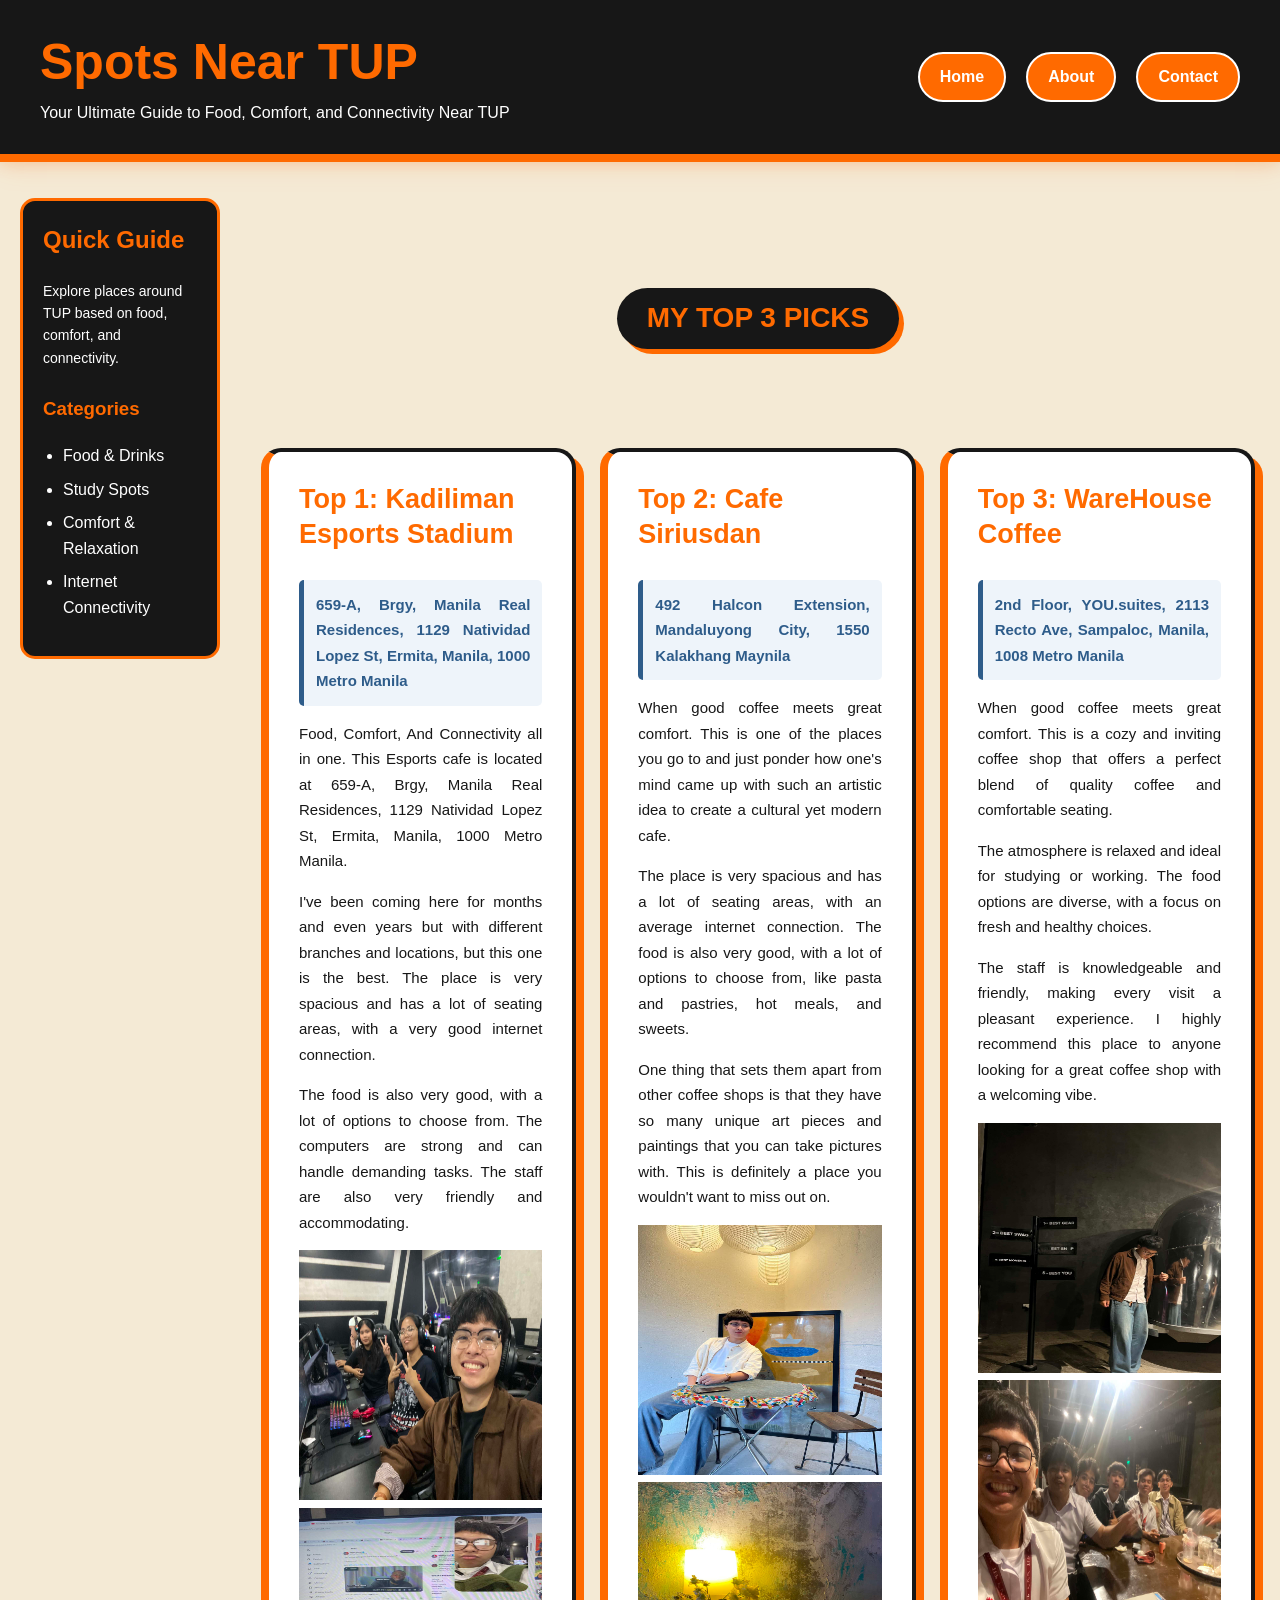
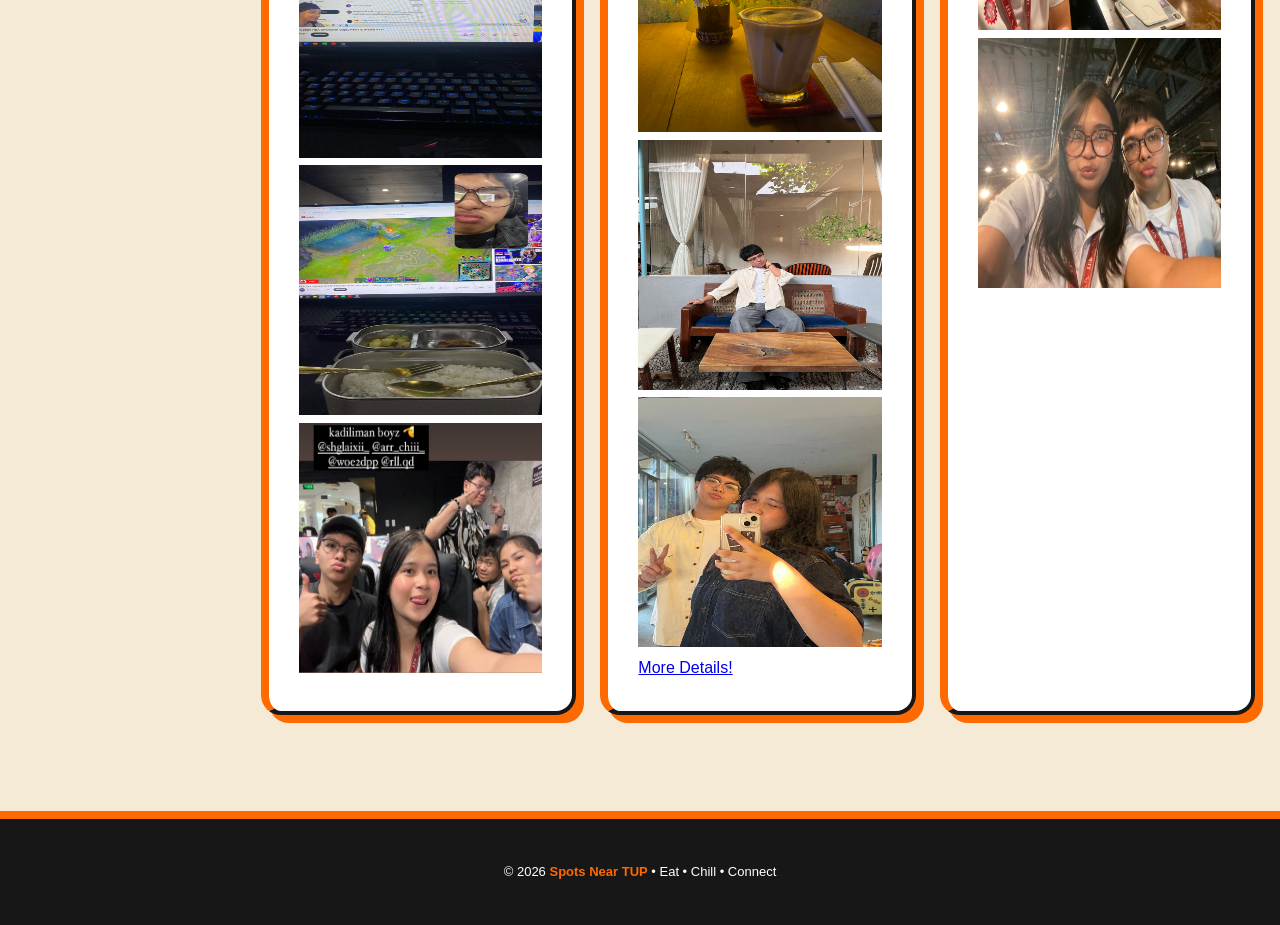
==== commit 4aaa5e71: "Added Sidebars" ====
--- a/index.html
+++ b/index.html
@@ -28,7 +28,22 @@
         </nav>
 
     </header>
-
+    
+    <!-- SIDEBAR -->
+    <aside class="guide-sidebar">
+        <h2>Quick Guide</h2>
+        <p>
+            Explore places around TUP based on food, comfort,
+            and connectivity.
+        </p>
+        <h3>Categories</h3>
+        <ul>
+            <li>Food & Drinks</li>
+            <li>Study Spots</li>
+            <li>Comfort & Relaxation</li>
+            <li>Internet Connectivity</li>
+        </ul>
+    </aside>
 
     <!-- MAIN CONTENT -->
     <main>
--- a/style.css
+++ b/style.css
@@ -1,4 +1,4 @@
-/* VARIABLES*/
+/* VARIABLES */
 
 :root {
     --brand: #ff6a00;
@@ -11,12 +11,11 @@
     --light-blue: #eef4fa;
     --blue-accent: #2e5c8a;
 
-    /* Used for transparent effects */
     --brand-rgb: 255, 106, 0;
     --black-rgb: 0, 0, 0;
 }
 
-/* BASE STYLES */
+/* BASE STYLES MOBILE FIRST*/
 
 * {
     box-sizing: border-box;
@@ -31,51 +30,74 @@
     background-color: var(--light-background);
     color: var(--dark-ink);
     line-height: 1.6;
+
+    /* MOBILE PAGE SKELETON */
+    display: grid;
+    grid-template-columns: 1fr;
+    grid-template-areas:
+        "masthead"
+        "main"
+        "side"
+        "foot";
+
+    gap: 0;
+    overflow-x: hidden;
+}
+
+/* PAGE GRID AREAS */
+
+header {
+    grid-area: masthead;
+}
+main {
+    grid-area: main;
+    min-width: 0;
+}
+aside {
+    grid-area: side;
+}
+footer {
+    grid-area: foot;
+}
+img {
+    max-width: 100%;
 }
 
 /* HEADER */
 
 .site-header {
     display: flex;
-    justify-content: space-between;
+    flex-direction: column;
+    justify-content: center;
     align-items: center;
     background-color: var(--dark-ink);
     color: var(--white);
-    padding: 30px 40px;
+    padding: 25px 15px;
     border-bottom: 8px solid var(--brand);
     position: relative;
     overflow: hidden;
-    
     box-shadow:
         0 0 15px rgba(var(--brand-rgb), 0.25),
         0 0 30px rgba(var(--brand-rgb), 0.15);
     transition: 0.3s;
 }
-
-/* HEADER ANIMATION*/
-
 .site-header:hover {
     box-shadow:
         0 0 15px rgba(var(--brand-rgb), 0.4),
         0 0 35px rgba(var(--brand-rgb), 0.25);
 }
 
-/* GUIDE NAME */
+/* HEADER BRAND */
 
 .header-brand {
-    text-align: left;
+    width: 100%;
+    text-align: center;
 }
 .site-header h1 {
     color: var(--brand);
-    margin: 0;
-    transition: 0.3s;
-}
-
-/* HEADER TITLE */
-.site-header h1 {
-    color: var(--brand);
-    margin: 0;
-    font-size: 50px;
+    margin: 5px 0 12px;
+    font-size: clamp(30px, 8vw, 50px);
+    line-height: 1.1;
     transition: 0.3s;
 }
 .site-header h1:hover {
@@ -84,29 +106,36 @@
         0 0 5px var(--brand),
         0 0 15px var(--brand);
 }
+.site-header p {
+    font-size: 14px;
+    line-height: 1.4;
+    margin: 0 auto;
+    max-width: 360px;
+}
 
 /* NAVIGATION */
 
 .site-header nav {
-    margin: 0;
+    width: 100%;
+    margin-top: 20px;
 }
 .site-header nav ul {
     display: flex;
-    gap: 20px;
+    justify-content: center;
+    flex-wrap: wrap;
+    gap: 8px;
     list-style: none;
     padding: 0;
     margin: 0;
 }
-
-/* NAVIGATION LINKS */
-
 .site-header nav a {
     display: block;
     background-color: var(--brand);
     color: var(--white);
     text-decoration: none;
-    padding: 10px 20px;
+    padding: 8px 14px;
     border-radius: 25px;
+    font-size: 14px;
     font-weight: bold;
     border: 2px solid var(--white);
     transition: 0.3s;
@@ -115,48 +144,74 @@
     background-color: var(--white);
     color: var(--brand);
     transform: translateY(-3px);
-}
-
-/* NAV BUTTONS ANIMATION */
-
-.site-header nav a:hover {
-    background-color: var(--white);
-    color: var(--brand);
-    transform: translateY(-3px);
-
     box-shadow:
         0 0 10px var(--brand),
         0 0 20px var(--brand),
         0 0 30px rgba(var(--brand-rgb), 0.6);
 }
 
-/* MAIN LAYOUT */
+/* SIDEBAR */
+
+.guide-sidebar {
+    background-color: var(--dark-ink);
+    color: var(--white);
+    padding: 20px;
+    margin: 15px;
+    border: 3px solid var(--brand);
+    border-radius: 15px;
+    align-self: start;
+}
+.guide-sidebar h2,
+.guide-sidebar h3 {
+    color: var(--brand);
+}
+.guide-sidebar h2 {
+    margin-top: 0;
+}
+.guide-sidebar h3 {
+    margin-top: 25px;
+}
+.guide-sidebar p {
+    font-size: 14px;
+}
+.guide-sidebar ul {
+    padding-left: 20px;
+}
+.guide-sidebar li {
+    margin-bottom: 8px;
+}
+
+/* MAIN */
 
 main {
+    width: 100%;
     max-width: 1050px;
-    margin: 50px auto;
-    padding: 0 25px;
+    min-width: 0;
+    margin: 25px auto;
+    padding: 0 15px;
 }
 
 /* SECTION TITLE */
 
 .section-title {
-    height: 200px;
+    min-height: 150px;
     display: flex;
     justify-content: center;
     align-items: center;
     text-align: center;
-    margin-bottom: 40px;
+    margin-bottom: 25px;
 }
 .section-title h2 {
     display: inline-block;
-    background-color: var(--dark-ink);
-    color: var(--brand);
-    padding: 12px 30px;
+    max-width: 100%;
+    background-color: var(--dark-ink);
+    color: var(--brand);
+    padding: 10px 20px;
     border-radius: 50px;
-    font-size: 28px;
+    font-size: 22px;
+    line-height: 1.3;
     text-transform: uppercase;
-    box-shadow: 6px 6px 0 var(--brand);
+    box-shadow: 5px 5px 0 var(--brand);
     transition: 0.3s;
 }
 .section-title h2:hover {
@@ -164,20 +219,18 @@
     box-shadow: 8px 10px 0 var(--brand);
 }
 
-/* PLACE ENTRY CARDS */
+/* PLACE CARDS FLEXBOX */
 
 .spots {
     display: flex;
     flex-wrap: wrap;
     gap: 24px;
 }
-
-/* Reusable place-card class */
-
 .place-card {
     flex: 1 1 240px;
+    min-width: 0;
     background-color: var(--white);
-    padding: 30px;
+    padding: 20px;
     border-radius: 20px;
     border: 4px solid var(--dark-ink);
     border-left: 8px solid var(--brand);
@@ -192,31 +245,12 @@
         0 15px 30px rgba(var(--black-rgb), 0.2);
 }
 
-/* Reusable place-card class */
-
-.place-card {
-    background-color: var(--white);
-    padding: 30px;
-    border-radius: 20px;
-    border: 4px solid var(--dark-ink);
-    border-left: 8px solid var(--brand);
-    margin-bottom: 40px;
-    box-shadow: 8px 8px 0 var(--brand);
-    transition: 0.35s;
-}
-.place-card:hover {
-    transform: translateY(-8px);
-    box-shadow:
-        12px 15px 0 var(--brand),
-        0 15px 30px rgba(var(--black-rgb), 0.2);
-}
-
-
 /* PLACE CARD TITLES */
 
 .place-card h3 {
     color: var(--brand);
-    font-size: 27px;
+    font-size: 23px;
+    line-height: 1.3;
     margin-top: 0;
     transition: 0.3s;
 }
@@ -227,16 +261,15 @@
         0 0 12px var(--brand);
 }
 
-
 /* PLACE CARD TEXT */
 
 .place-card p {
-    text-align: justify;
+    text-align: left;
     line-height: 1.7;
-}
-
-
-/* LOCATION / ADDRESS */
+    font-size: 15px;
+}
+
+/* LOCATION */
 
 .location {
     color: var(--blue-accent);
@@ -247,41 +280,54 @@
     border-radius: 5px;
 }
 
-
 /* IMAGE GALLERY */
 
-.gallery {
-    display: flex;
-    flex-wrap: wrap;
-    justify-content: center;
+.gallery-section {
+    width: 100%;
+    max-width: 100%;
+    margin-top: 35px;
+    overflow: hidden;
+}
+.gallery-section h3 {
+    color: var(--brand);
+    font-size: 25px;
+    text-align: center;
+}
+.gallery-grid {
+    display: grid;
+    grid-template-columns: 1fr;
     gap: 15px;
-    margin-top: 25px;
-}
-.gallery img {
-    width: 300px;
-    height: 250px;
+    width: 100%;
+    max-width: 100%;
+    min-width: 0;
+}
+.gallery-grid img {
+    display: block;
+    width: 100%;
+    max-width: 100%;
+    height: 220px;
     object-fit: cover;
     border: 4px solid var(--dark-ink);
     border-radius: 12px;
+    min-width: 0;
     transition: 0.4s;
 }
-.gallery img:hover {
-    transform: scale(1.04);
+.gallery-grid img:hover {
+    transform: scale(1.03);
     border-color: var(--brand);
     box-shadow:
-        0 0 12px var(--brand),
-        0 0 25px rgba(var(--brand-rgb), 0.5);
-}
-
+        0 0 15px var(--brand);
+}
 
 /* ABOUT PAGE */
 
 .about-card {
     display: flex;
+    flex-direction: column;
     align-items: center;
-    gap: 45px;
+    gap: 25px;
     background-color: var(--white);
-    padding: 40px;
+    padding: 20px;
     border-radius: 20px;
     border: 4px solid var(--dark-ink);
     box-shadow: 10px 10px 0 var(--brand);
@@ -293,16 +339,15 @@
         0 15px 30px rgba(var(--black-rgb), 0.2);
 }
 
-
 /* PROFILE */
 
 .profile {
     text-align: center;
-    width: 300px;
-    flex-shrink: 0;
+    width: 100%;
 }
 .profile img {
-    width: 230px;
+    width: 100%;
+    max-width: 230px;
     height: 300px;
     object-fit: cover;
     border: 5px solid var(--dark-ink);
@@ -318,7 +363,8 @@
 }
 .profile h2 {
     color: var(--brand);
-    font-size: 30px;
+    font-size: 26px;
+    line-height: 1.3;
     transition: 0.3s;
 }
 .profile h2:hover {
@@ -328,43 +374,40 @@
         0 0 15px var(--brand);
 }
 
-
 /* ABOUT INFORMATION */
 
 .information {
-    flex: 1;
-    border-left: 5px solid var(--brand);
-    padding-left: 30px;
+    width: 100%;
+    border-top: 5px solid var(--brand);
+    padding-top: 20px;
 }
 .information h2 {
-    font-size: 30px;
+    font-size: 26px;
     margin-top: 0;
 }
 .information p {
-    text-align: justify;
+    text-align: left;
     line-height: 1.7;
 }
 
-
 /* DETAILS */
 
 .details {
     background-color: var(--dark-ink);
     color: var(--white);
-    padding: 20px;
+    padding: 16px;
     border-radius: 12px;
-    margin-bottom: 25px;
+    margin-bottom: 20px;
 }
 .details strong {
     color: var(--brand);
 }
-
 
 /* CONTACT PAGE */
 
 .contact-card {
     background-color: var(--white);
-    padding: 40px;
+    padding: 20px;
     border-radius: 20px;
     border: 4px solid var(--dark-ink);
     box-shadow: 10px 10px 0 var(--brand);
@@ -378,15 +421,9 @@
 }
 .contact-card h2 {
     color: var(--brand);
-    font-size: 35px;
+    font-size: 28px;
+    line-height: 1.3;
     margin-top: 0;
-    transition: 0.3s;
-}
-.contact-card h2:hover {
-    text-shadow:
-        0 0 5px var(--brand),
-        0 0 15px var(--brand),
-        0 0 25px var(--brand);
 }
 .contact-card > p {
     line-height: 1.7;
@@ -394,31 +431,32 @@
     margin: auto;
 }
 
-
 /* FORMS */
 
 form {
+    width: 100%;
     max-width: 700px;
-    margin: 35px auto 0;
+    margin: 30px auto 0;
     text-align: left;
 }
 fieldset {
     border: 3px solid var(--dark-ink);
     border-radius: 15px;
-    padding: 25px;
+    padding: 18px;
     background-color: var(--light-cream);
+    min-width: 0;
 }
 legend {
     background-color: var(--dark-ink);
     color: var(--brand);
-    padding: 7px 18px;
+    padding: 7px 14px;
     border-radius: 20px;
     font-weight: bold;
     text-transform: uppercase;
 }
 label {
     display: block;
-    margin-top: 17px;
+    margin-top: 15px;
     margin-bottom: 6px;
     font-weight: bold;
     color: var(--dark-ink);
@@ -430,18 +468,16 @@
 select,
 textarea {
     width: 100%;
+    max-width: 100%;
     padding: 12px;
     border: 2px solid var(--dark-ink);
     border-radius: 8px;
     font-family: Arial, Helvetica, sans-serif;
-    font-size: 15px;
+    font-size: 16px;
     background-color: var(--white);
     color: var(--dark-ink);
     transition: 0.3s;
 }
-
-/* FORM FOCUS */
-
 input:focus,
 select:focus,
 textarea:focus {
@@ -457,14 +493,16 @@
     resize: vertical;
 }
 
-
 /* SEND BUTTON */
 
 .button-container {
     text-align: center;
+
     margin-top: 25px;
 }
 button {
+    width: 100%;
+    max-width: 300px;
     background-color: var(--brand);
     color: var(--white);
     border: none;
@@ -488,19 +526,14 @@
     outline-offset: 4px;
 }
 
-
 /* CONTACT OPTIONS */
 
 .contact-options {
     display: grid;
-    grid-template-columns: repeat(3, 1fr);
+    grid-template-columns: 1fr;
     gap: 15px;
-    margin-top: 45px;
-}
-
-
-/* CONTACT BOXES */
-
+    margin-top: 35px;
+}
 .contact-box {
     background-color: var(--dark-ink);
     color: var(--white);
@@ -520,12 +553,6 @@
     color: var(--brand);
     font-size: 18px;
     margin-top: 0;
-    transition: 0.3s;
-}
-.contact-box:hover h3 {
-    text-shadow:
-        0 0 5px var(--brand),
-        0 0 12px var(--brand);
 }
 .contact-box p {
     font-size: 12px;
@@ -541,15 +568,18 @@
     color: var(--brand);
 }
 
-
 /* PLACE DETAIL PAGE */
 
 .place-page {
+    width: 100%;
+    max-width: 100%;
+    min-width: 0;
     background-color: var(--white);
-    padding: 40px;
+    padding: 20px;
     border-radius: 20px;
     border: 4px solid var(--dark-ink);
     box-shadow: 10px 10px 0 var(--brand);
+    overflow: hidden;
 }
 
 /* PLACE DETAIL TITLE */
@@ -557,7 +587,8 @@
 .place-page h2 {
     color: var(--brand);
     text-align: center;
-    font-size: 38px;
+    font-size: 28px;
+    line-height: 1.2;
     text-transform: uppercase;
     margin-top: 0;
 }
@@ -568,20 +599,20 @@
     background-color: transparent;
     border-left: none;
     padding: 0;
-    margin-bottom: 30px;
-}
-
+    margin-bottom: 25px;
+}
 
 /* MAIN PHOTO */
 
 .main-photo {
     text-align: center;
-    margin: 30px 0;
+    margin: 25px 0;
 }
 .main-photo img {
-    width: 750px;
-    max-width: 100%;
-    height: 450px;
+    width: 100%;
+    max-width: 750px;
+    height: auto;
+    max-height: 450px;
     object-fit: cover;
     border: 5px solid var(--dark-ink);
     border-radius: 15px;
@@ -595,23 +626,22 @@
         0 0 30px rgba(var(--brand-rgb), 0.5);
 }
 
-
 /* DESCRIPTION */
 
 .description {
     line-height: 1.8;
-    font-size: 17px;
-}
-
+    font-size: 16px;
+}
 .description h3 {
     color: var(--brand);
-    font-size: 28px;
+    font-size: 24px;
 }
 
 /* TABLE */
 
 .details-table {
-    margin-top: 35px;
+    margin-top: 30px;
+    overflow-x: auto;
 }
 table {
     width: 100%;
@@ -620,8 +650,9 @@
 th,
 td {
     border: 1px solid var(--dark-ink);
-    padding: 12px;
+    padding: 10px;
     text-align: left;
+    word-break: break-word;
 }
 th {
     background-color: var(--dark-ink);
@@ -632,17 +663,17 @@
 /* DETAIL GALLERY */
 
 .gallery-section {
-    margin-top: 40px;
+    margin-top: 35px;
 }
 .gallery-section h3 {
     color: var(--brand);
-    font-size: 28px;
+    font-size: 25px;
     text-align: center;
 }
 .gallery-grid {
     display: grid;
-    grid-template-columns: repeat(4, 1fr);
-    gap: 20px;
+    grid-template-columns: 1fr;
+    gap: 15px;
 }
 .gallery-grid img {
     width: 100%;
@@ -662,15 +693,15 @@
 /* SUGGEST-A-PLACE FORM */
 
 .suggest-place {
-    margin-top: 50px;
-    padding: 30px;
+    margin-top: 40px;
+    padding: 20px;
     background-color: var(--light-background);
     border: 4px solid var(--dark-ink);
     border-radius: 15px;
 }
 .suggest-place h3 {
     color: var(--brand);
-    font-size: 28px;
+    font-size: 25px;
     text-align: center;
     margin-top: 0;
 }
@@ -695,7 +726,7 @@
     font-size: 16px;
 }
 
-/* RADIO BUTTONS AND CHECKBOXES */
+/* RADIO BUTTONS / CHECKBOXES */
 
 .choice {
     display: flex;
@@ -708,6 +739,7 @@
     width: auto;
     padding: 0;
     margin: 0;
+    flex-shrink: 0;
     accent-color: var(--brand);
 }
 .choice label {
@@ -723,6 +755,8 @@
     margin-top: 25px;
 }
 .submit-button button {
+    width: 100%;
+    max-width: 300px;
     background-color: var(--brand);
     color: var(--white);
     border: none;
@@ -741,16 +775,12 @@
         0 0 10px var(--brand),
         0 0 20px var(--brand);
 }
-.submit-button button:focus {
-    outline: 3px solid var(--brand);
-    outline-offset: 4px;
-}
 
 /* BACK BUTTON */
 
 .back-button {
     text-align: center;
-    margin-top: 40px;
+    margin-top: 30px;
 }
 .back-button a {
     display: inline-block;
@@ -776,14 +806,182 @@
 /* FOOTER */
 
 footer {
-    margin-top: 70px;
+    margin-top: 30px;
     background-color: var(--dark-ink);
     color: var(--white);
     text-align: center;
-    padding: 30px;
+    padding: 25px 15px;
     border-top: 8px solid var(--brand);
-}
+    font-size: 13px;
+}
+
 footer span {
     color: var(--brand);
     font-weight: bold;
 }
+
+/* TABLET AND CP */
+
+@media (min-width: 700px) {
+
+    /* PAGE SKELETON */
+
+    body {
+        grid-template-columns: 220px 1fr;
+        grid-template-areas:
+            "masthead masthead"
+            "side     main"
+            "foot     foot";
+        gap: 16px;
+    }
+
+    /* HEADER */
+
+    .site-header {
+        flex-direction: row;
+        justify-content: space-between;
+        align-items: center;
+        padding: 30px 40px;
+    }
+    .header-brand {
+        width: auto;
+        text-align: left;
+    }
+    .site-header h1 {
+        font-size: 50px;
+    }
+    .site-header p {
+        max-width: none;
+        font-size: 16px;
+    }
+    .site-header nav {
+        width: auto;
+        margin-top: 0;
+    }
+    .site-header nav ul {
+        gap: 20px;
+    }
+    .site-header nav a {
+        padding: 10px 20px;
+        font-size: 16px;
+    }
+
+    /* SIDEBAR */
+
+    .guide-sidebar {
+        margin: 20px 0 20px 20px;
+    }
+
+    /* MAIN */
+
+    main {
+        margin: 50px auto;
+        padding: 0 25px;
+    }
+
+    /* SECTION TITLE */
+
+    .section-title {
+        height: 180px;
+        margin-bottom: 40px;
+    }
+    .section-title h2 {
+        font-size: 28px;
+        padding: 12px 30px;
+    }
+
+    /* PLACE CARDS */
+
+    .place-card {
+        padding: 30px;
+    }
+    .place-card h3 {
+        font-size: 27px;
+    }
+    .place-card p {
+        text-align: justify;
+    }
+
+
+    /* GALLERY */
+
+    .gallery img {
+        width: 300px;
+        height: 250px;
+    }
+
+    /* ABOUT */
+
+    .about-card {
+        flex-direction: row;
+        align-items: center;
+        gap: 45px;
+        padding: 40px;
+    }
+    .profile {
+        width: 300px;
+
+        flex-shrink: 0;
+    }
+    .information {
+        flex: 1;
+        width: auto;
+        border-left: 5px solid var(--brand);
+        border-top: none;
+        padding-left: 30px;
+        padding-top: 0;
+    }
+
+    /* CONTACT */
+
+    .contact-card {
+        padding: 40px;
+    }
+    .contact-card h2 {
+        font-size: 35px;
+    }
+    .contact-options {
+        grid-template-columns: repeat(3, 1fr);
+    }
+
+    /* PLACE DETAIL */
+
+    .place-page {
+        padding: 40px;
+    }
+    .place-page h2 {
+        font-size: 38px;
+    }
+    .description {
+        font-size: 17px;
+    }
+    .description h3 {
+        font-size: 28px;
+    }
+
+    /* DETAIL GALLERY */
+
+    .gallery-grid {
+        grid-template-columns: repeat(2, 1fr);
+    }
+
+    /* SUGGEST FORM */
+
+    .suggest-place {
+        padding: 30px;
+    }
+
+    /* FOOTER */
+
+    footer {
+        padding: 30px;
+    }
+}
+
+/* LARGE DESKTOP */
+
+@media (min-width: 1100px) {
+    .gallery-grid {
+        grid-template-columns: repeat(4, minmax(0, 1fr));
+    }
+}
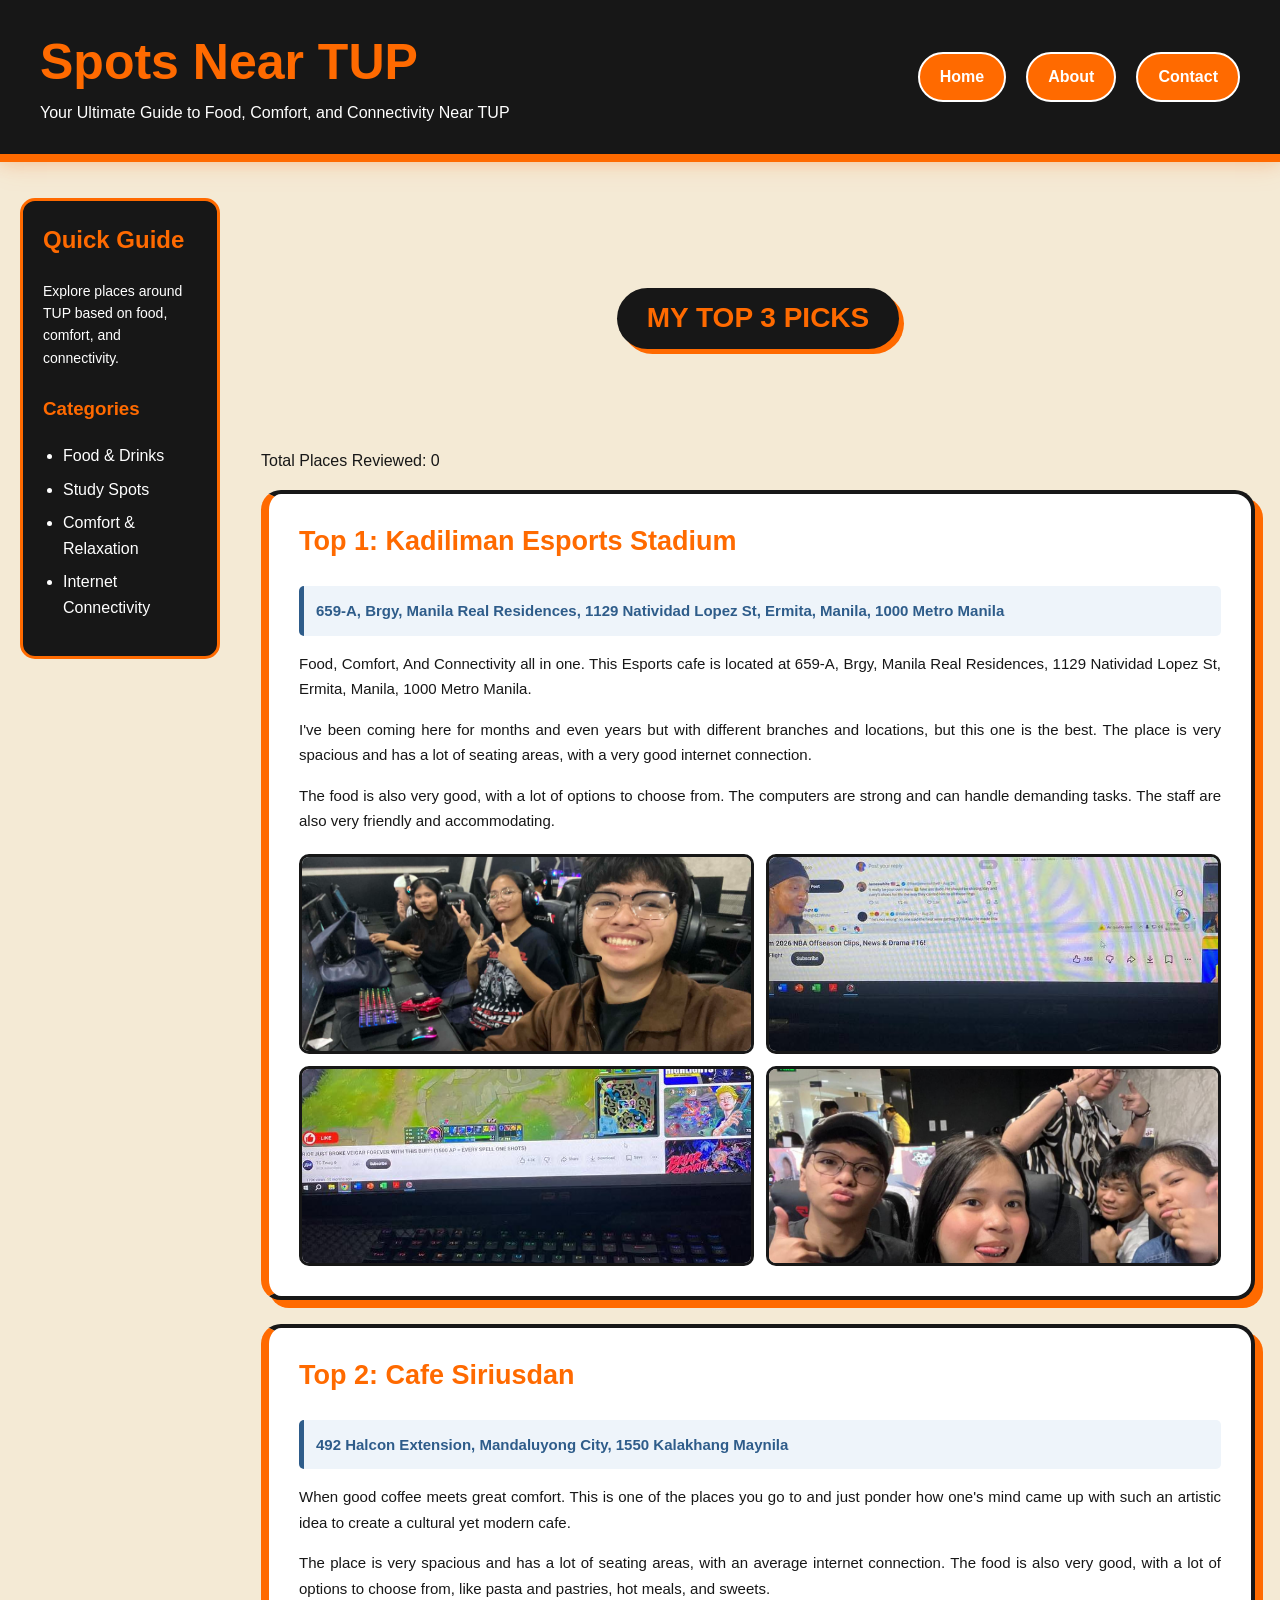
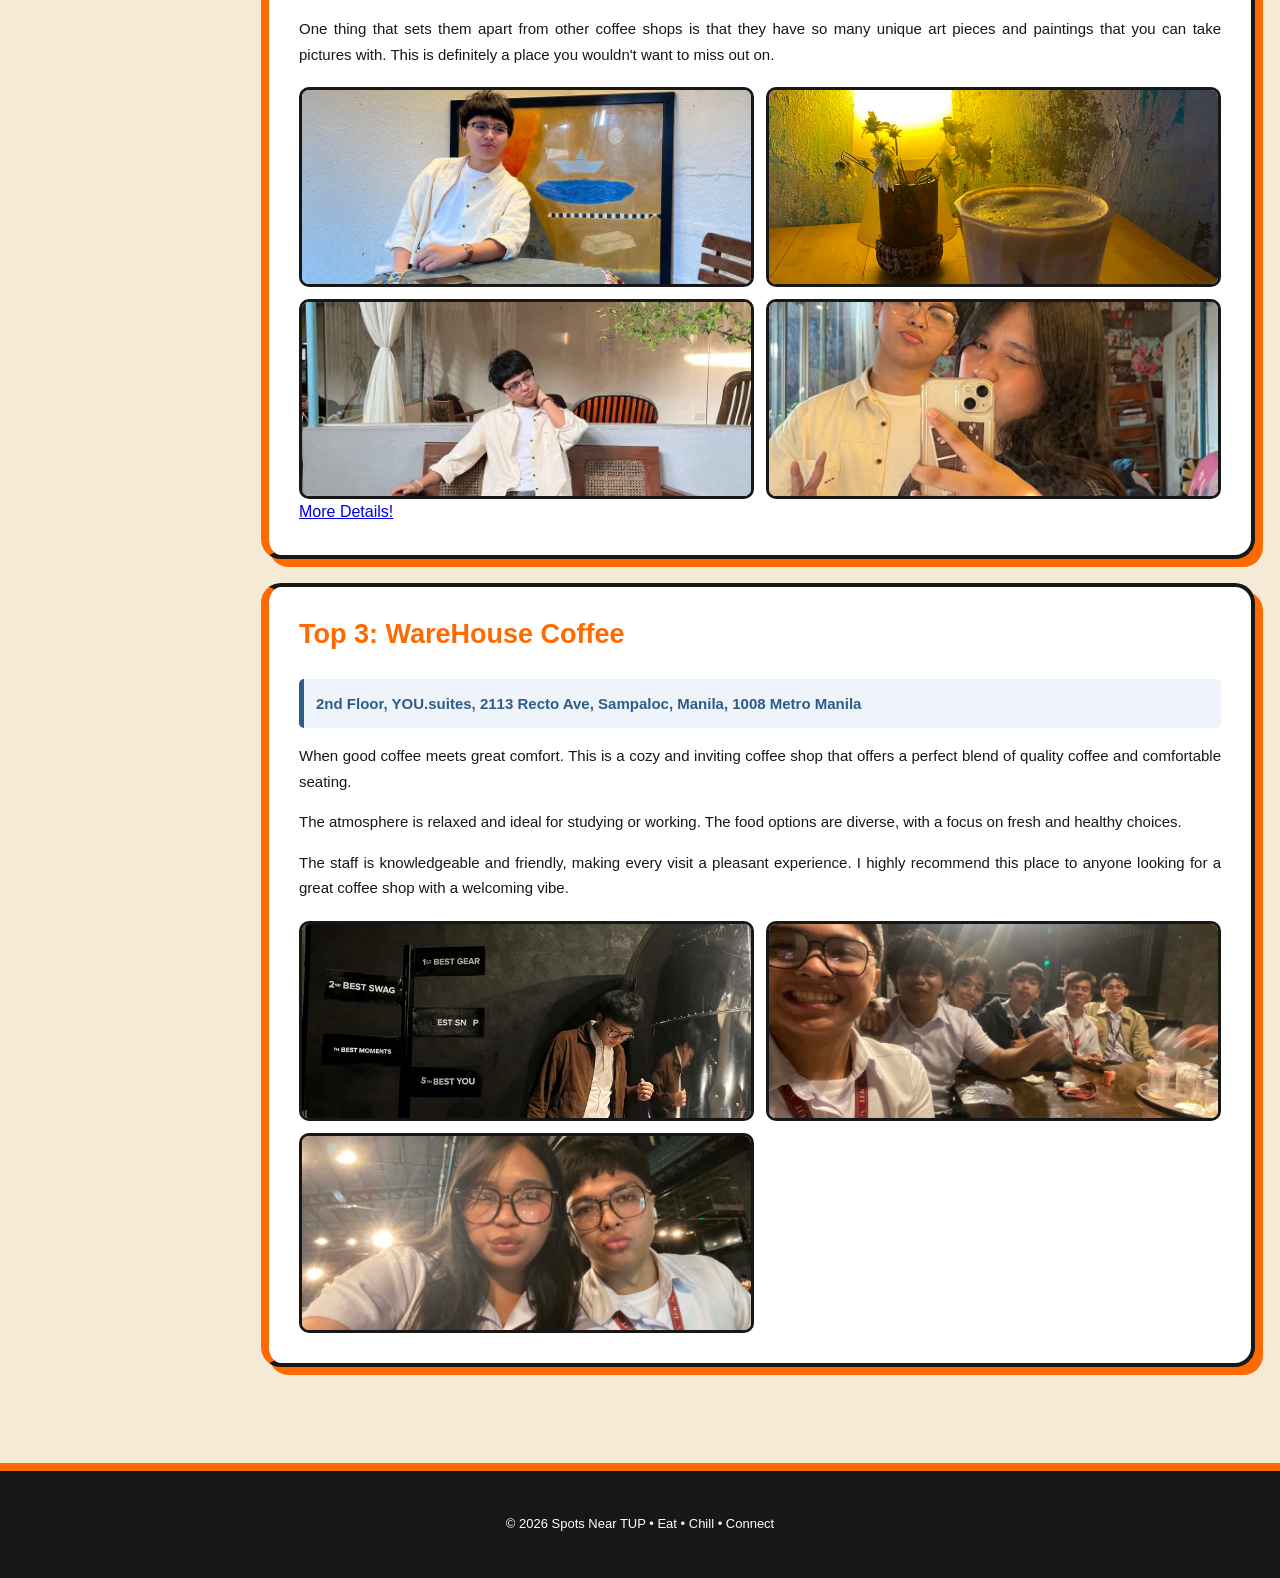
==== commit 5f351c02: "Added Java Script" ====
--- a/index.html
+++ b/index.html
@@ -10,6 +10,8 @@
     
     <link rel="stylesheet" href="style.css">
 </head>
+
+<script src="script.js"></script>
 
 <body>
     <!-- HEADER -->
@@ -48,10 +50,14 @@
     <!-- MAIN CONTENT -->
     <main>
         <!-- TOP 3 PICKS -->
+
         <div class="section-title">
             <h2>My Top 3 Picks</h2>
         </div>
 
+        <p class="place-count">
+            Total Places Reviewed: <span id="place-count">0</span>
+        </p>
 
         <section class="spots">
             <!-- TOP 1: KADILIMAN -->
@@ -178,10 +184,8 @@
 
     <!-- FOOTER -->
     <footer>
-        <p>
-            © 2026
-            <span>Spots Near TUP</span>
-            • Eat • Chill • Connect
+        <p id="copyright">
+            © 2026 Spots Near TUP • Eat • Chill • Connect
         </p>
     </footer>
 
--- a/style.css
+++ b/style.css
@@ -15,14 +15,16 @@
     --black-rgb: 0, 0, 0;
 }
 
-/* BASE STYLES MOBILE FIRST*/
+/* BASE STYLES - MOBILE FIRST */
 
 * {
     box-sizing: border-box;
 }
+
 html {
     scroll-behavior: smooth;
 }
+
 body {
     font-family: Arial, Helvetica, sans-serif;
     margin: 0;
@@ -49,16 +51,20 @@
 header {
     grid-area: masthead;
 }
+
 main {
     grid-area: main;
     min-width: 0;
 }
+
 aside {
     grid-area: side;
 }
+
 footer {
     grid-area: foot;
 }
+
 img {
     max-width: 100%;
 }
@@ -72,7 +78,7 @@
     align-items: center;
     background-color: var(--dark-ink);
     color: var(--white);
-    padding: 25px 15px;
+    padding: 22px 12px;
     border-bottom: 8px solid var(--brand);
     position: relative;
     overflow: hidden;
@@ -81,6 +87,7 @@
         0 0 30px rgba(var(--brand-rgb), 0.15);
     transition: 0.3s;
 }
+
 .site-header:hover {
     box-shadow:
         0 0 15px rgba(var(--brand-rgb), 0.4),
@@ -93,19 +100,22 @@
     width: 100%;
     text-align: center;
 }
+
 .site-header h1 {
     color: var(--brand);
     margin: 5px 0 12px;
-    font-size: clamp(30px, 8vw, 50px);
+    font-size: clamp(28px, 9vw, 45px);
     line-height: 1.1;
     transition: 0.3s;
 }
+
 .site-header h1:hover {
     transform: scale(1.03);
     text-shadow:
         0 0 5px var(--brand),
         0 0 15px var(--brand);
 }
+
 .site-header p {
     font-size: 14px;
     line-height: 1.4;
@@ -119,6 +129,7 @@
     width: 100%;
     margin-top: 20px;
 }
+
 .site-header nav ul {
     display: flex;
     justify-content: center;
@@ -128,18 +139,20 @@
     padding: 0;
     margin: 0;
 }
+
 .site-header nav a {
     display: block;
     background-color: var(--brand);
     color: var(--white);
     text-decoration: none;
-    padding: 8px 14px;
+    padding: 7px 14px;
     border-radius: 25px;
-    font-size: 14px;
+    font-size: 13px;
     font-weight: bold;
     border: 2px solid var(--white);
     transition: 0.3s;
 }
+
 .site-header nav a:hover {
     background-color: var(--white);
     color: var(--brand);
@@ -156,27 +169,33 @@
     background-color: var(--dark-ink);
     color: var(--white);
     padding: 20px;
-    margin: 15px;
+    margin: 10px 12px 25px;
     border: 3px solid var(--brand);
     border-radius: 15px;
     align-self: start;
 }
+
 .guide-sidebar h2,
 .guide-sidebar h3 {
     color: var(--brand);
 }
+
 .guide-sidebar h2 {
     margin-top: 0;
 }
+
 .guide-sidebar h3 {
     margin-top: 25px;
 }
+
 .guide-sidebar p {
     font-size: 14px;
 }
+
 .guide-sidebar ul {
     padding-left: 20px;
 }
+
 .guide-sidebar li {
     margin-bottom: 8px;
 }
@@ -188,7 +207,7 @@
     max-width: 1050px;
     min-width: 0;
     margin: 25px auto;
-    padding: 0 15px;
+    padding: 0 12px;
 }
 
 /* SECTION TITLE */
@@ -201,6 +220,7 @@
     text-align: center;
     margin-bottom: 25px;
 }
+
 .section-title h2 {
     display: inline-block;
     max-width: 100%;
@@ -214,6 +234,7 @@
     box-shadow: 5px 5px 0 var(--brand);
     transition: 0.3s;
 }
+
 .section-title h2:hover {
     transform: translateY(-5px);
     box-shadow: 8px 10px 0 var(--brand);
@@ -226,8 +247,10 @@
     flex-wrap: wrap;
     gap: 24px;
 }
+
 .place-card {
-    flex: 1 1 240px;
+    width: 100%;
+    flex: 1 1 100%;
     min-width: 0;
     background-color: var(--white);
     padding: 20px;
@@ -238,6 +261,7 @@
     box-shadow: 8px 8px 0 var(--brand);
     transition: 0.35s;
 }
+
 .place-card:hover {
     transform: translateY(-8px);
     box-shadow:
@@ -254,6 +278,7 @@
     margin-top: 0;
     transition: 0.3s;
 }
+
 .place-card:hover h3 {
     color: var(--dark-ink);
     text-shadow:
@@ -280,19 +305,51 @@
     border-radius: 5px;
 }
 
-/* IMAGE GALLERY */
+/* HOME PAGE IMAGE GALLERY */
+
+.gallery {
+    display: grid;
+    grid-template-columns: 1fr;
+    gap: 12px;
+    width: 100%;
+    max-width: 100%;
+    min-width: 0;
+    margin-top: 20px;
+}
+
+.gallery img {
+    display: block;
+    width: 100%;
+    height: auto;
+    max-width: 100%;
+    object-fit: cover;
+    border: 3px solid var(--dark-ink);
+    border-radius: 10px;
+    min-width: 0;
+    transition: 0.3s;
+}
+
+.gallery img:hover {
+    transform: scale(1.02);
+    border-color: var(--brand);
+    box-shadow: 0 0 15px var(--brand);
+}
+
+/* CAFE SIRIUSDAN DETAIL GALLERY */
 
 .gallery-section {
     width: 100%;
     max-width: 100%;
+    min-width: 0;
     margin-top: 35px;
-    overflow: hidden;
-}
+}
+
 .gallery-section h3 {
     color: var(--brand);
     font-size: 25px;
     text-align: center;
 }
+
 .gallery-grid {
     display: grid;
     grid-template-columns: 1fr;
@@ -301,6 +358,7 @@
     max-width: 100%;
     min-width: 0;
 }
+
 .gallery-grid img {
     display: block;
     width: 100%;
@@ -312,6 +370,7 @@
     min-width: 0;
     transition: 0.4s;
 }
+
 .gallery-grid img:hover {
     transform: scale(1.03);
     border-color: var(--brand);
@@ -333,6 +392,7 @@
     box-shadow: 10px 10px 0 var(--brand);
     transition: 0.3s;
 }
+
 .about-card:hover {
     box-shadow:
         14px 16px 0 var(--brand),
@@ -345,6 +405,7 @@
     text-align: center;
     width: 100%;
 }
+
 .profile img {
     width: 100%;
     max-width: 230px;
@@ -354,6 +415,7 @@
     border-radius: 15px;
     transition: 0.4s;
 }
+
 .profile img:hover {
     transform: scale(1.05);
     border-color: var(--brand);
@@ -361,12 +423,14 @@
         0 0 15px var(--brand),
         0 0 30px rgba(var(--brand-rgb), 0.5);
 }
+
 .profile h2 {
     color: var(--brand);
     font-size: 26px;
     line-height: 1.3;
     transition: 0.3s;
 }
+
 .profile h2:hover {
     transform: scale(1.05);
     text-shadow:
@@ -381,10 +445,12 @@
     border-top: 5px solid var(--brand);
     padding-top: 20px;
 }
+
 .information h2 {
     font-size: 26px;
     margin-top: 0;
 }
+
 .information p {
     text-align: left;
     line-height: 1.7;
@@ -399,6 +465,7 @@
     border-radius: 12px;
     margin-bottom: 20px;
 }
+
 .details strong {
     color: var(--brand);
 }
@@ -414,17 +481,20 @@
     text-align: center;
     transition: 0.3s;
 }
+
 .contact-card:hover {
     box-shadow:
         14px 14px 0 var(--brand),
         0 15px 30px rgba(var(--black-rgb), 0.15);
 }
+
 .contact-card h2 {
     color: var(--brand);
     font-size: 28px;
     line-height: 1.3;
     margin-top: 0;
 }
+
 .contact-card > p {
     line-height: 1.7;
     max-width: 650px;
@@ -439,6 +509,7 @@
     margin: 30px auto 0;
     text-align: left;
 }
+
 fieldset {
     border: 3px solid var(--dark-ink);
     border-radius: 15px;
@@ -446,6 +517,7 @@
     background-color: var(--light-cream);
     min-width: 0;
 }
+
 legend {
     background-color: var(--dark-ink);
     color: var(--brand);
@@ -454,6 +526,7 @@
     font-weight: bold;
     text-transform: uppercase;
 }
+
 label {
     display: block;
     margin-top: 15px;
@@ -478,6 +551,7 @@
     color: var(--dark-ink);
     transition: 0.3s;
 }
+
 input:focus,
 select:focus,
 textarea:focus {
@@ -488,6 +562,7 @@
         0 0 5px var(--brand),
         0 0 12px rgba(var(--brand-rgb), 0.4);
 }
+
 textarea {
     min-height: 160px;
     resize: vertical;
@@ -497,9 +572,9 @@
 
 .button-container {
     text-align: center;
-
     margin-top: 25px;
 }
+
 button {
     width: 100%;
     max-width: 300px;
@@ -513,6 +588,7 @@
     cursor: pointer;
     transition: 0.3s;
 }
+
 button:hover {
     background-color: var(--dark-ink);
     color: var(--brand);
@@ -521,6 +597,7 @@
         0 0 10px var(--brand),
         0 0 20px var(--brand);
 }
+
 button:focus {
     outline: 3px solid var(--brand);
     outline-offset: 4px;
@@ -534,6 +611,7 @@
     gap: 15px;
     margin-top: 35px;
 }
+
 .contact-box {
     background-color: var(--dark-ink);
     color: var(--white);
@@ -543,27 +621,32 @@
     box-shadow: 4px 4px 0 var(--brand);
     transition: 0.3s;
 }
+
 .contact-box:hover {
     transform: translateY(-6px);
     box-shadow:
         0 0 12px var(--brand),
         0 8px 18px rgba(var(--black-rgb), 0.3);
 }
+
 .contact-box h3 {
     color: var(--brand);
     font-size: 18px;
     margin-top: 0;
 }
+
 .contact-box p {
     font-size: 12px;
     margin: 5px 0;
     line-height: 1.4;
 }
+
 .contact-box a {
     color: var(--white);
     text-decoration: none;
     word-break: break-word;
 }
+
 .contact-box a:hover {
     color: var(--brand);
 }
@@ -592,6 +675,7 @@
     text-transform: uppercase;
     margin-top: 0;
 }
+
 .place-page .location {
     text-align: center;
     font-weight: bold;
@@ -608,6 +692,7 @@
     text-align: center;
     margin: 25px 0;
 }
+
 .main-photo img {
     width: 100%;
     max-width: 750px;
@@ -618,6 +703,7 @@
     border-radius: 15px;
     transition: 0.4s;
 }
+
 .main-photo img:hover {
     transform: scale(1.03);
     border-color: var(--brand);
@@ -632,6 +718,7 @@
     line-height: 1.8;
     font-size: 16px;
 }
+
 .description h3 {
     color: var(--brand);
     font-size: 24px;
@@ -643,10 +730,12 @@
     margin-top: 30px;
     overflow-x: auto;
 }
+
 table {
     width: 100%;
     border-collapse: collapse;
 }
+
 th,
 td {
     border: 1px solid var(--dark-ink);
@@ -654,40 +743,11 @@
     text-align: left;
     word-break: break-word;
 }
+
 th {
     background-color: var(--dark-ink);
     color: var(--brand);
     width: 30%;
-}
-
-/* DETAIL GALLERY */
-
-.gallery-section {
-    margin-top: 35px;
-}
-.gallery-section h3 {
-    color: var(--brand);
-    font-size: 25px;
-    text-align: center;
-}
-.gallery-grid {
-    display: grid;
-    grid-template-columns: 1fr;
-    gap: 15px;
-}
-.gallery-grid img {
-    width: 100%;
-    height: 220px;
-    object-fit: cover;
-    border: 4px solid var(--dark-ink);
-    border-radius: 12px;
-    transition: 0.4s;
-}
-.gallery-grid img:hover {
-    transform: scale(1.03);
-    border-color: var(--brand);
-    box-shadow:
-        0 0 15px var(--brand);
 }
 
 /* SUGGEST-A-PLACE FORM */
@@ -699,24 +759,29 @@
     border: 4px solid var(--dark-ink);
     border-radius: 15px;
 }
+
 .suggest-place h3 {
     color: var(--brand);
     font-size: 25px;
     text-align: center;
     margin-top: 0;
 }
+
 .suggest-place p {
     text-align: center;
     margin-bottom: 25px;
 }
+
 .form-group {
     margin-bottom: 20px;
 }
+
 .form-group label {
     display: block;
     font-weight: bold;
     margin-bottom: 8px;
 }
+
 .form-group input[type="text"],
 .form-group input[type="email"] {
     width: 100%;
@@ -734,6 +799,7 @@
     gap: 8px;
     margin: 10px 0;
 }
+
 .choice input[type="radio"],
 .choice input[type="checkbox"] {
     width: auto;
@@ -742,6 +808,7 @@
     flex-shrink: 0;
     accent-color: var(--brand);
 }
+
 .choice label {
     display: inline;
     font-weight: normal;
@@ -754,6 +821,7 @@
     text-align: center;
     margin-top: 25px;
 }
+
 .submit-button button {
     width: 100%;
     max-width: 300px;
@@ -767,6 +835,7 @@
     cursor: pointer;
     transition: 0.3s;
 }
+
 .submit-button button:hover {
     background-color: var(--dark-ink);
     color: var(--brand);
@@ -782,6 +851,7 @@
     text-align: center;
     margin-top: 30px;
 }
+
 .back-button a {
     display: inline-block;
     background-color: var(--brand);
@@ -793,6 +863,7 @@
     font-weight: bold;
     transition: 0.3s;
 }
+
 .back-button a:hover {
     background-color: var(--dark-ink);
     color: var(--brand);
@@ -820,7 +891,7 @@
     font-weight: bold;
 }
 
-/* TABLET AND CP */
+/* TABLET AND DESKTOP */
 
 @media (min-width: 700px) {
 
@@ -843,24 +914,30 @@
         align-items: center;
         padding: 30px 40px;
     }
+
     .header-brand {
         width: auto;
         text-align: left;
     }
+
     .site-header h1 {
         font-size: 50px;
     }
+
     .site-header p {
         max-width: none;
         font-size: 16px;
     }
+
     .site-header nav {
         width: auto;
         margin-top: 0;
     }
+
     .site-header nav ul {
         gap: 20px;
     }
+
     .site-header nav a {
         padding: 10px 20px;
         font-size: 16px;
@@ -885,6 +962,7 @@
         height: 180px;
         margin-bottom: 40px;
     }
+
     .section-title h2 {
         font-size: 28px;
         padding: 12px 30px;
@@ -895,19 +973,23 @@
     .place-card {
         padding: 30px;
     }
+
     .place-card h3 {
         font-size: 27px;
     }
+
     .place-card p {
         text-align: justify;
     }
 
-
-    /* GALLERY */
+    /* HOME PAGE GALLERY */
+
+    .gallery {
+        grid-template-columns: repeat(2, minmax(0, 1fr));
+    }
 
     .gallery img {
-        width: 300px;
-        height: 250px;
+        height: 200px;
     }
 
     /* ABOUT */
@@ -918,11 +1000,12 @@
         gap: 45px;
         padding: 40px;
     }
+
     .profile {
         width: 300px;
-
         flex-shrink: 0;
     }
+
     .information {
         flex: 1;
         width: auto;
@@ -937,9 +1020,11 @@
     .contact-card {
         padding: 40px;
     }
+
     .contact-card h2 {
         font-size: 35px;
     }
+
     .contact-options {
         grid-template-columns: repeat(3, 1fr);
     }
@@ -949,12 +1034,15 @@
     .place-page {
         padding: 40px;
     }
+
     .place-page h2 {
         font-size: 38px;
     }
+
     .description {
         font-size: 17px;
     }
+
     .description h3 {
         font-size: 28px;
     }
@@ -962,7 +1050,7 @@
     /* DETAIL GALLERY */
 
     .gallery-grid {
-        grid-template-columns: repeat(2, 1fr);
+        grid-template-columns: repeat(2, minmax(0, 1fr));
     }
 
     /* SUGGEST FORM */
@@ -981,6 +1069,7 @@
 /* LARGE DESKTOP */
 
 @media (min-width: 1100px) {
+
     .gallery-grid {
         grid-template-columns: repeat(4, minmax(0, 1fr));
     }
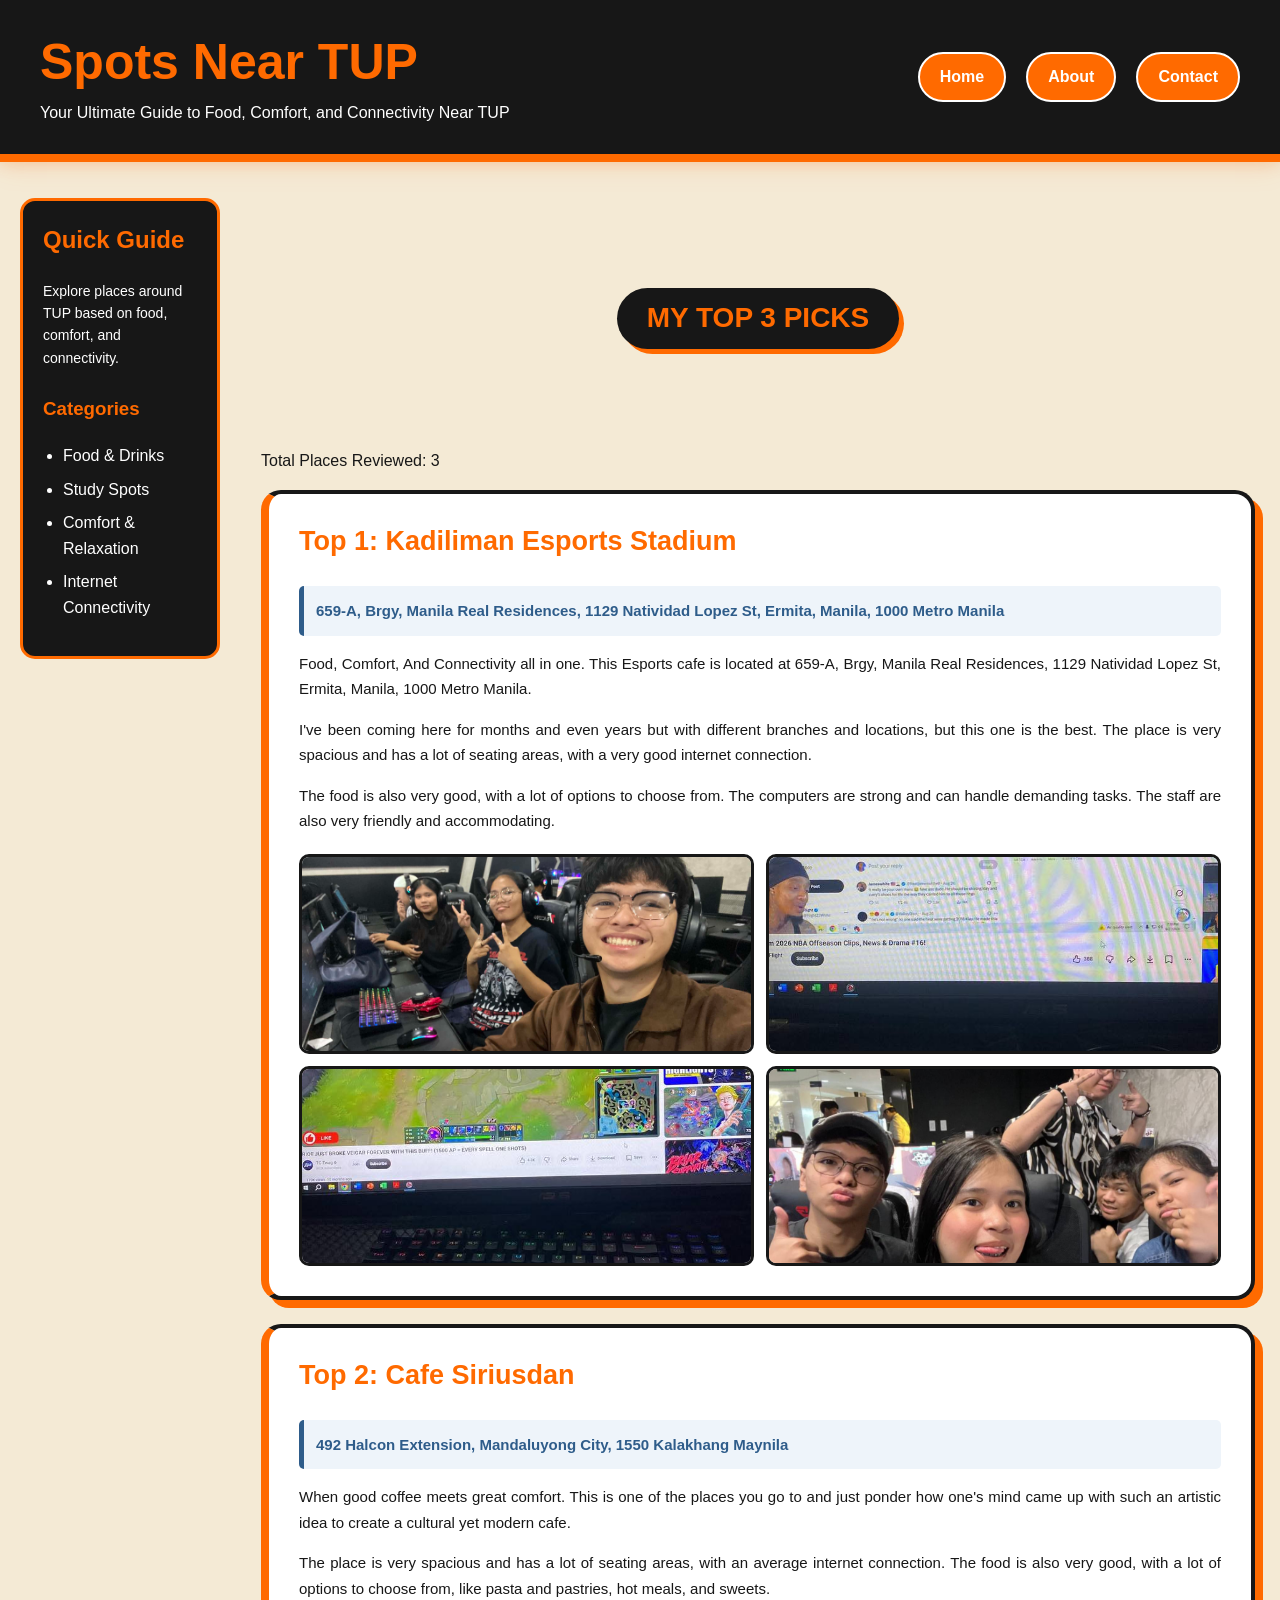
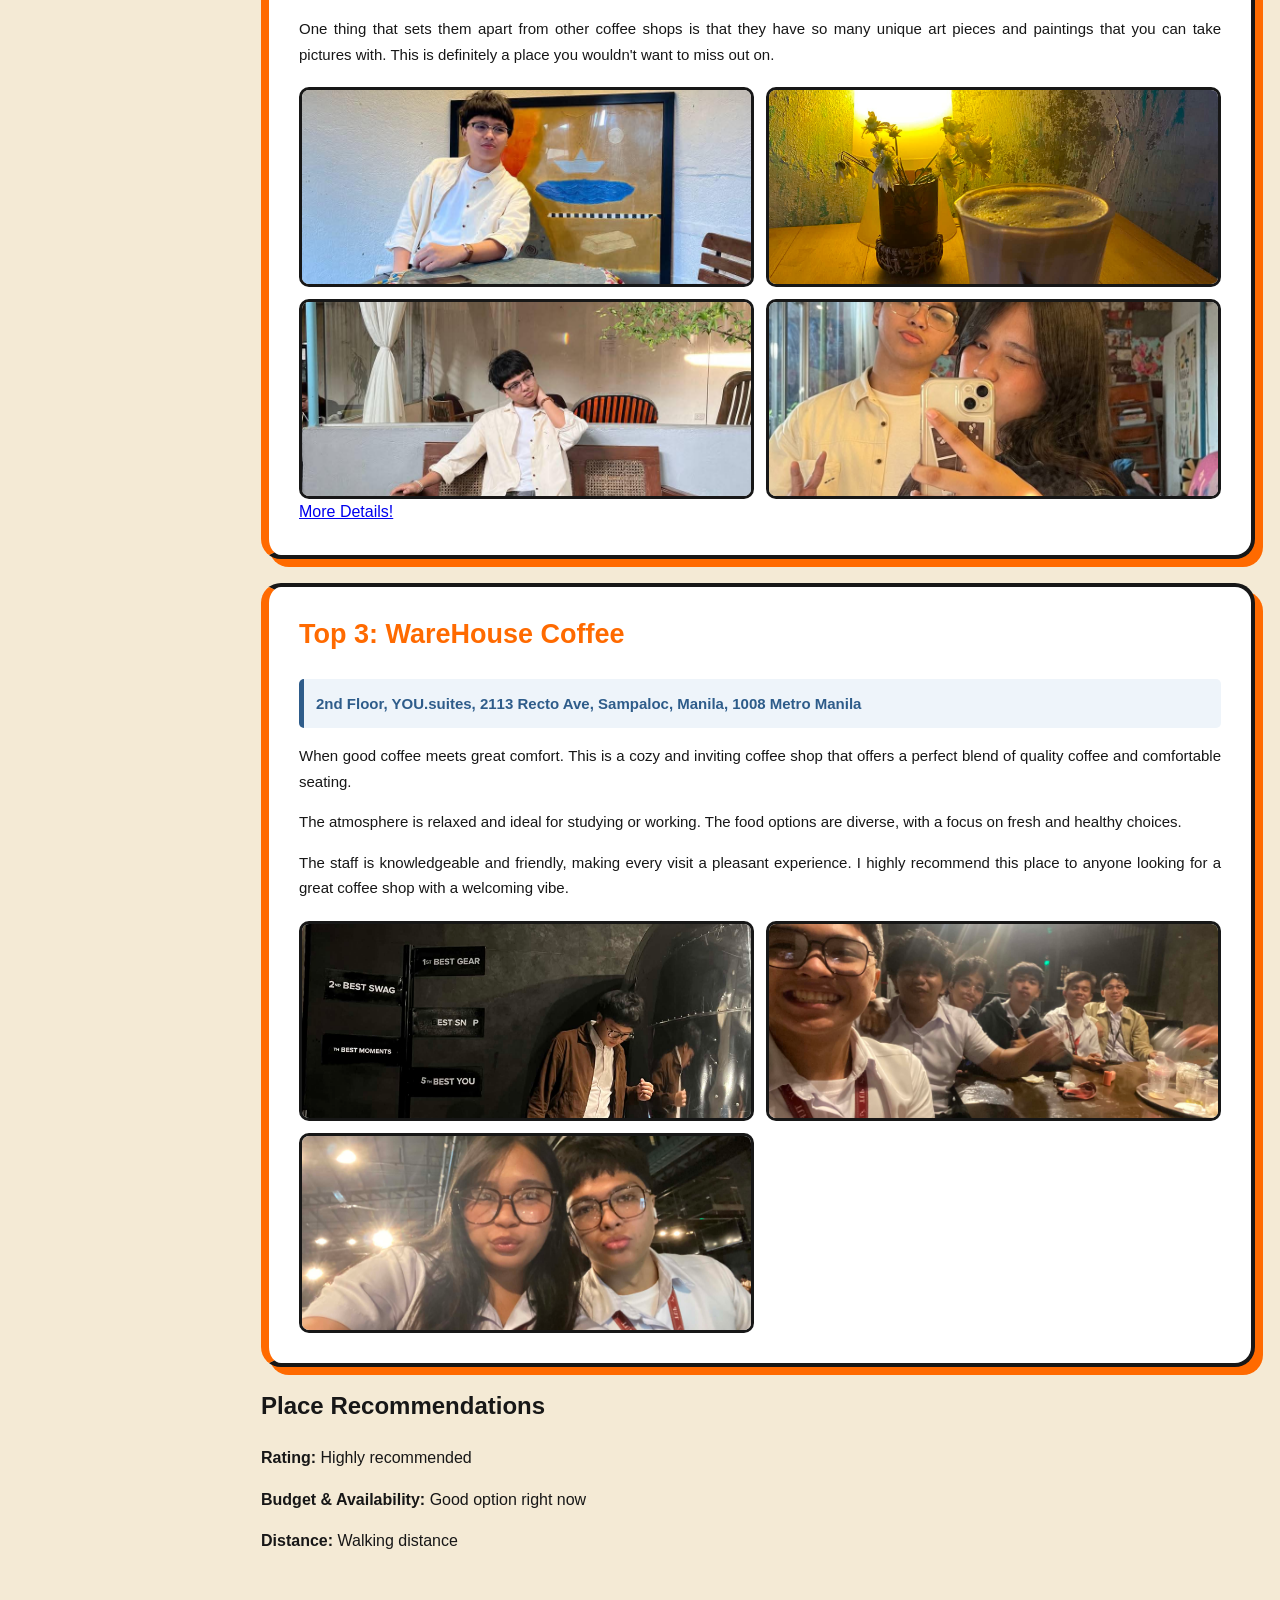
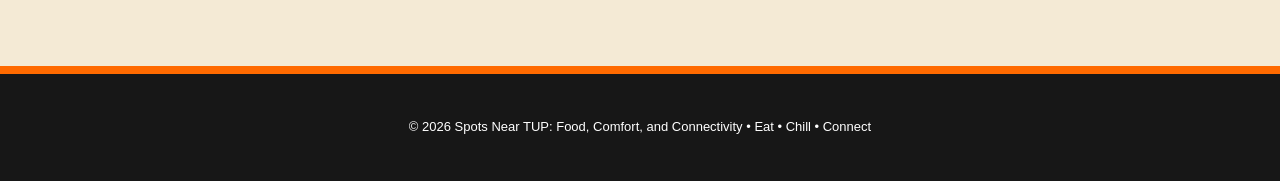
==== commit e77541f7: "Added Decisions" ====
--- a/index.html
+++ b/index.html
@@ -10,8 +10,6 @@
     
     <link rel="stylesheet" href="style.css">
 </head>
-
-<script src="script.js"></script>
 
 <body>
     <!-- HEADER -->
@@ -50,7 +48,6 @@
     <!-- MAIN CONTENT -->
     <main>
         <!-- TOP 3 PICKS -->
-
         <div class="section-title">
             <h2>My Top 3 Picks</h2>
         </div>
@@ -58,8 +55,9 @@
         <p class="place-count">
             Total Places Reviewed: <span id="place-count">0</span>
         </p>
-
+        
         <section class="spots">
+
             <!-- TOP 1: KADILIMAN -->
             <article class="place-card">
                 <h3>Top 1: Kadiliman Esports Stadium</h3>
@@ -169,7 +167,6 @@
                     recommend this place to anyone looking for a
                     great coffee shop with a welcoming vibe.
                 </p>
-
                 <div class="gallery">
                     <img src="warehouse-coffee.jpg"
                          alt="WareHouse Coffee">
@@ -180,7 +177,30 @@
                 </div>
             </article>
         </section>
+
+        <!-- PLACE RECOMMENDATIONS -->
+        <section class="guide-decisions">
+            <h2>Place Recommendations</h2>
+            <div class="recommendation-list">
+                <p>
+                    <strong>Rating:</strong>
+                    <span id="rating-result"></span>
+                </p>
+
+                <p>
+                    <strong>Budget & Availability:</strong>
+                    <span id="budget-result"></span>
+                </p>
+
+                <p>
+                    <strong>Distance:</strong>
+                    <span id="distance-result"></span>
+                </p>
+            </div>
+        </section>
+
     </main>
+    
 
     <!-- FOOTER -->
     <footer>
@@ -189,5 +209,6 @@
         </p>
     </footer>
 
-</body>
+<script src="script.js"></script>
+</body> 
 </html>
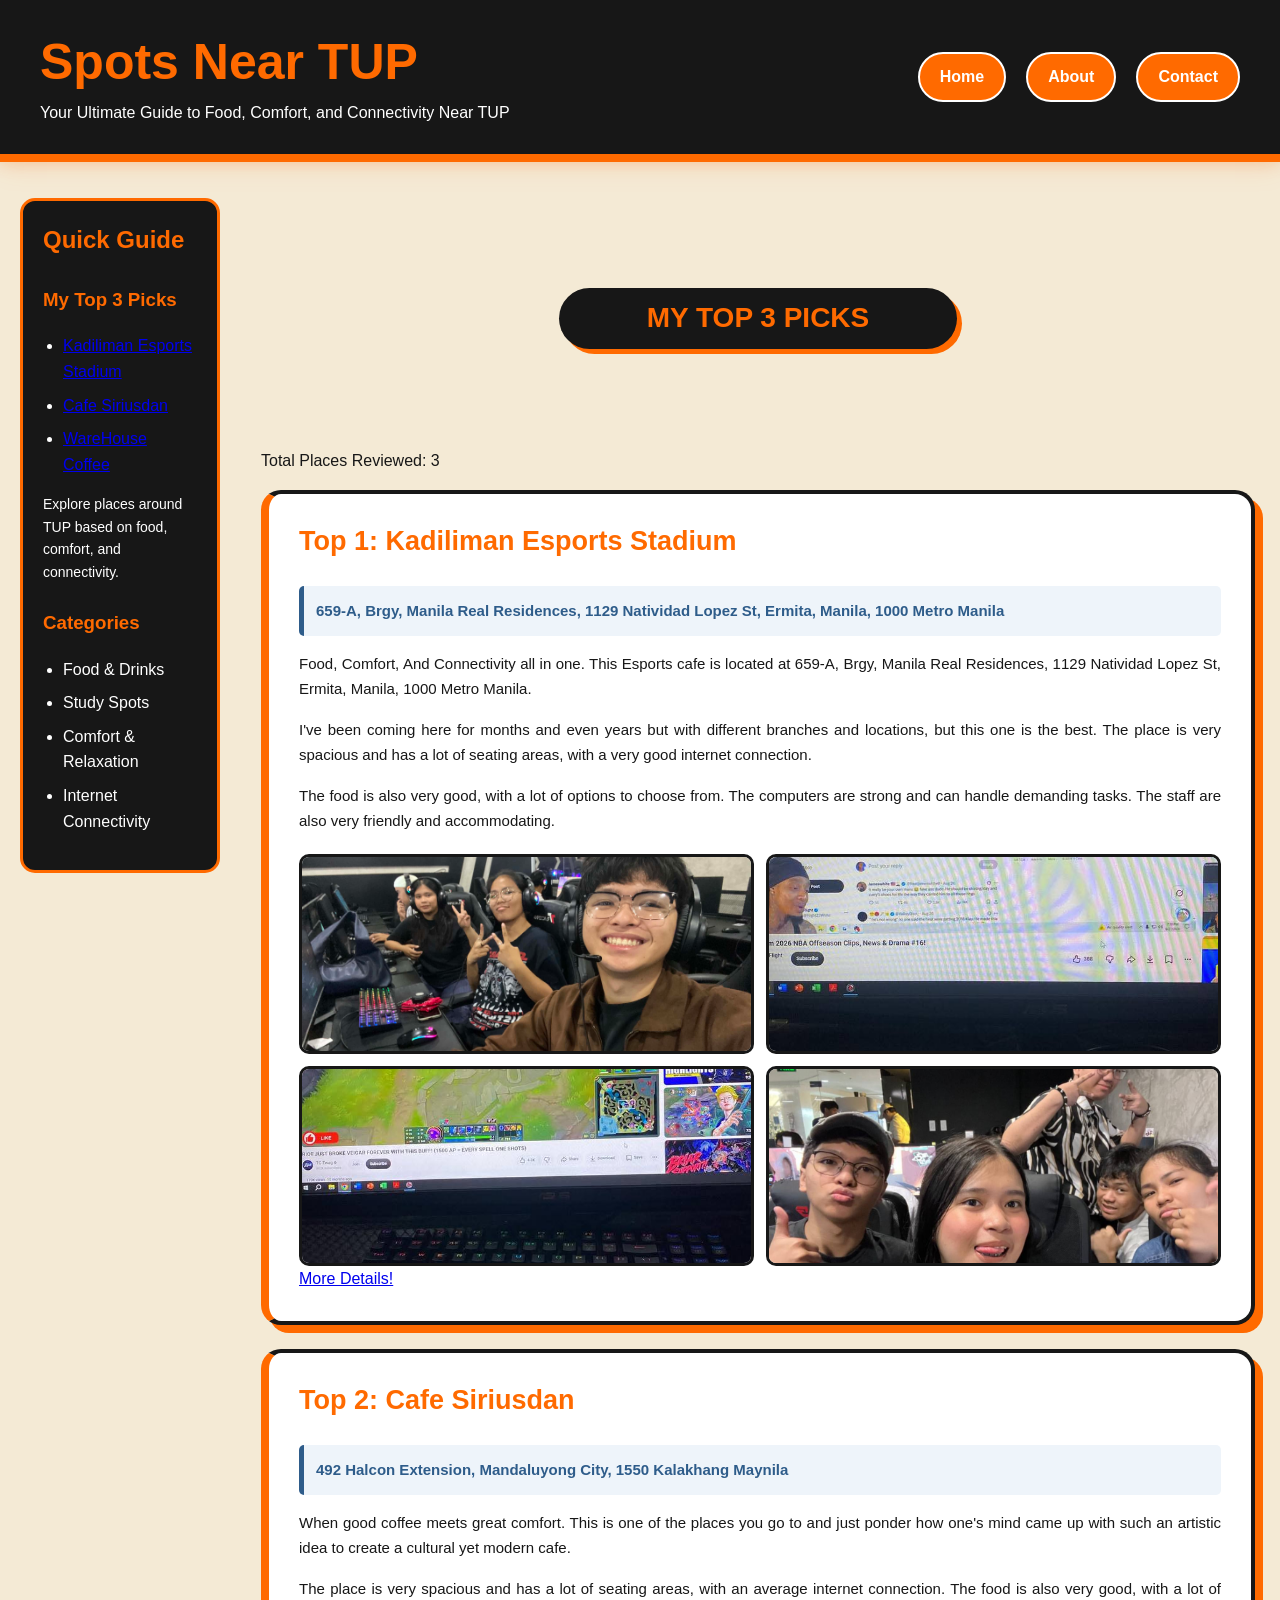
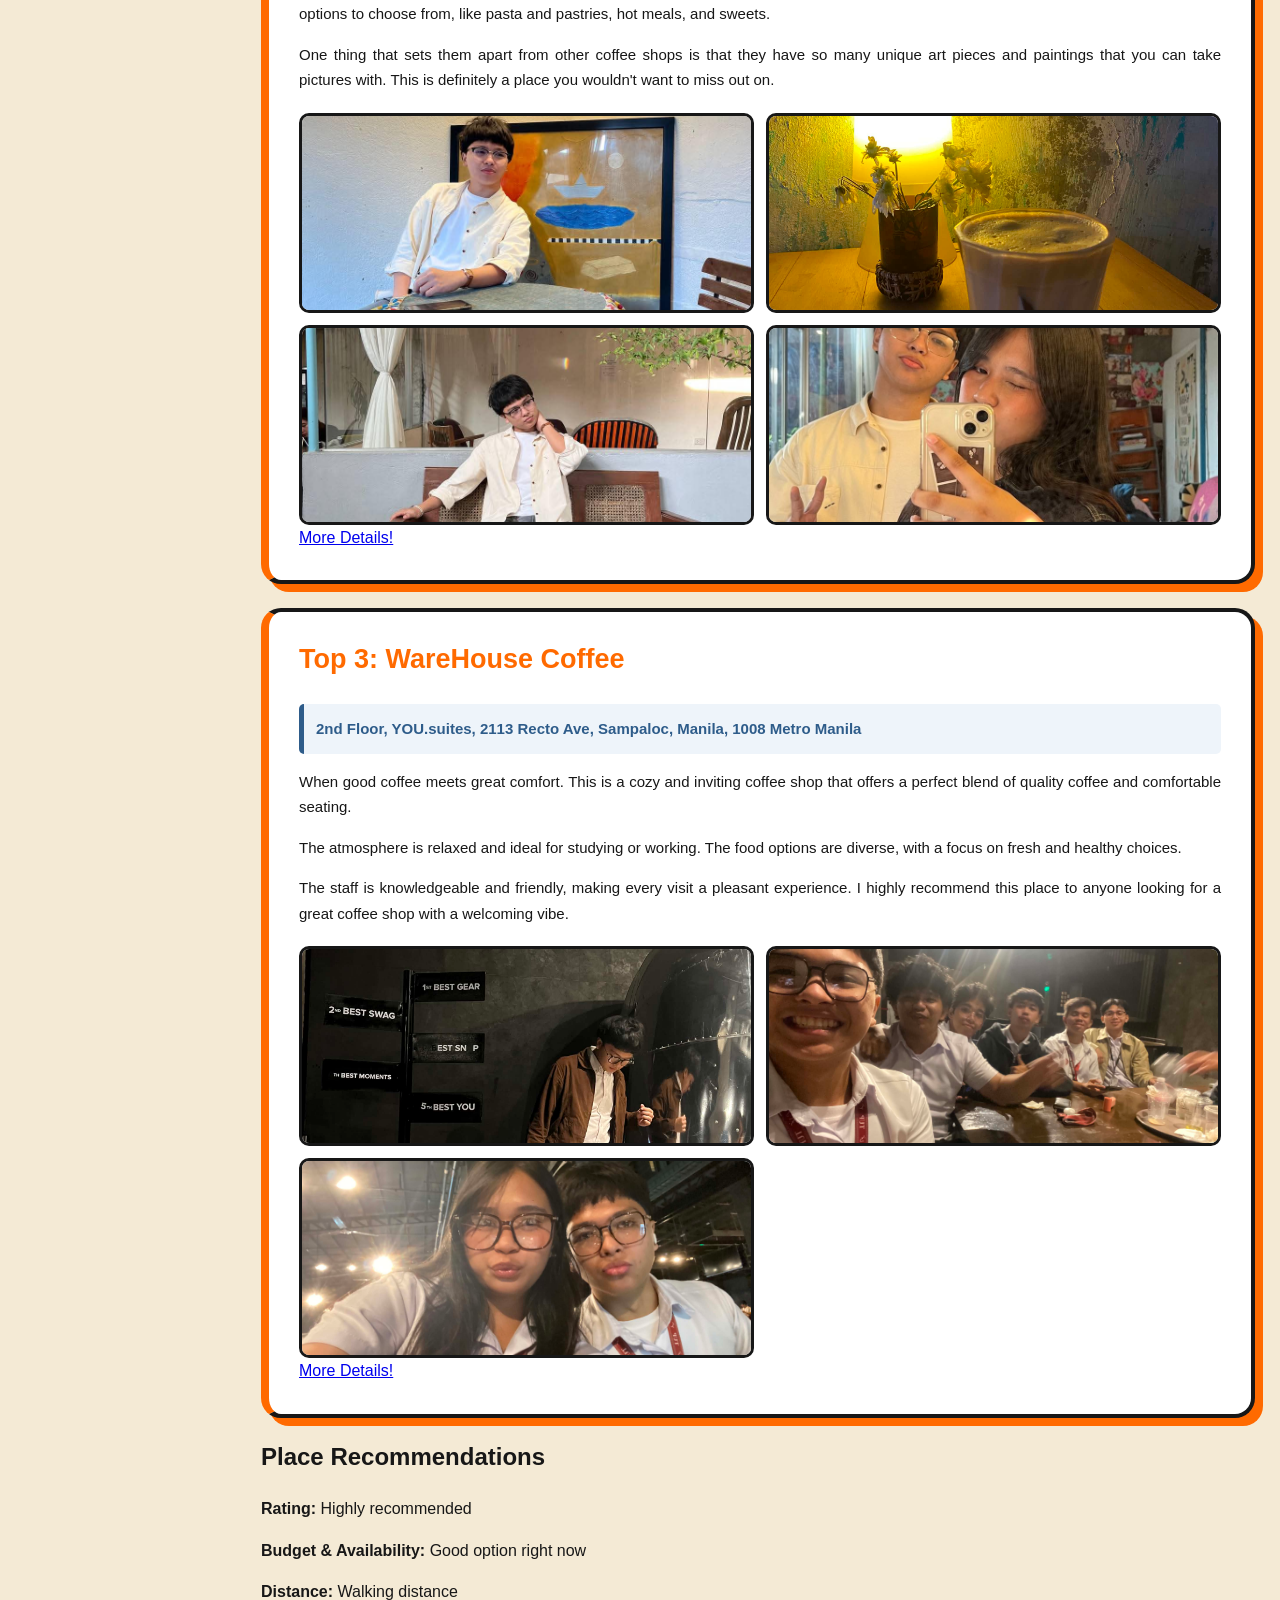
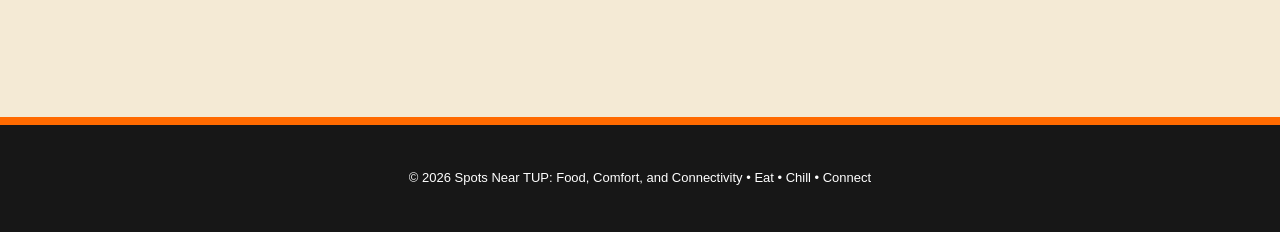
==== commit 5522ea73: "Added More Details" ====
--- a/index.html
+++ b/index.html
@@ -1,214 +1,225 @@
-<!DOCTYPE html>
-<html lang="en">
-
-<head>
-    <meta charset="UTF-8">
-    <meta name="viewport"
-          content="width=device-width, initial-scale=1.0">
-
-    <title>Spots Near TUP: Food, Comfort, and Connectivity</title>
-    
-    <link rel="stylesheet" href="style.css">
-</head>
-
-<body>
-    <!-- HEADER -->
-    <header class="site-header">
-        <div class="header-brand">
-            <h1>Spots Near TUP</h1>
-            <p>Your Ultimate Guide to Food, Comfort, and Connectivity Near TUP</p>
-        </div>
-
-        <nav>
+    <!DOCTYPE html>
+    <html lang="en">
+
+    <head>
+        <meta charset="UTF-8">
+        <meta name="viewport"
+            content="width=device-width, initial-scale=1.0">
+
+        <title>Spots Near TUP: Food, Comfort, and Connectivity</title>
+        
+        <link rel="stylesheet" href="style.css">
+    </head>
+
+    <body>
+        <!-- HEADER -->
+        <header class="site-header">
+            <div class="header-brand">
+                <h1>Spots Near TUP</h1>
+                <p>Your Ultimate Guide to Food, Comfort, and Connectivity Near TUP</p>
+            </div>
+
+            <nav>
+                <ul>
+                    <li><a href="index.html">Home</a></li>
+                    <li><a href="about.html">About</a></li>
+                    <li><a href="contact.html">Contact</a></li>
+                </ul>
+            </nav>
+
+        </header>
+        
+        <!-- SIDEBAR -->
+        <aside class="guide-sidebar">
+            <h2>Quick Guide</h2>
+
+            <h3>My Top 3 Picks</h3>
+            <ul class="sidebar-places">
+                <li><a href="#kadiliman">Kadiliman Esports Stadium</a></li>
+                <li><a href="#siriusdan">Cafe Siriusdan</a></li>
+                <li><a href="#warehouse">WareHouse Coffee</a></li>
+            </ul>
+            <p>
+                Explore places around TUP based on food, comfort,
+                and connectivity.
+            </p>
+            <h3>Categories</h3>
             <ul>
-                <li><a href="index.html">Home</a></li>
-                <li><a href="about.html">About</a></li>
-                <li><a href="contact.html">Contact</a></li>
+                <li>Food & Drinks</li>
+                <li>Study Spots</li>
+                <li>Comfort & Relaxation</li>
+                <li>Internet Connectivity</li>
             </ul>
-        </nav>
-
-    </header>
-    
-    <!-- SIDEBAR -->
-    <aside class="guide-sidebar">
-        <h2>Quick Guide</h2>
-        <p>
-            Explore places around TUP based on food, comfort,
-            and connectivity.
-        </p>
-        <h3>Categories</h3>
-        <ul>
-            <li>Food & Drinks</li>
-            <li>Study Spots</li>
-            <li>Comfort & Relaxation</li>
-            <li>Internet Connectivity</li>
-        </ul>
-    </aside>
-
-    <!-- MAIN CONTENT -->
-    <main>
-        <!-- TOP 3 PICKS -->
-        <div class="section-title">
-            <h2>My Top 3 Picks</h2>
-        </div>
-
-        <p class="place-count">
-            Total Places Reviewed: <span id="place-count">0</span>
-        </p>
-        
-        <section class="spots">
-
-            <!-- TOP 1: KADILIMAN -->
-            <article class="place-card">
-                <h3>Top 1: Kadiliman Esports Stadium</h3>
-                <p class="location">
-                    659-A, Brgy, Manila Real Residences,
-                    1129 Natividad Lopez St, Ermita, Manila,
-                    1000 Metro Manila
-                </p>
-                <p>
-                    Food, Comfort, And Connectivity all in one.
-                    This Esports cafe is located at 659-A, Brgy,
-                    Manila Real Residences, 1129 Natividad Lopez St,
-                    Ermita, Manila, 1000 Metro Manila.
-                </p>
-                <p>
-                    I've been coming here for months and even years
-                    but with different branches and locations, but this
-                    one is the best. The place is very spacious and has
-                    a lot of seating areas, with a very good internet
-                    connection.
-                </p>
-                <p>
-                    The food is also very good, with a lot of options
-                    to choose from. The computers are strong and can
-                    handle demanding tasks. The staff are also very
-                    friendly and accommodating.
-                </p>
+        
+        </aside>
+
+        <!-- MAIN CONTENT -->
+        <main>
+            <!-- TOP 3 PICKS -->
+            <div class="section-title">
+                <h2>My Top 3 Picks</h2>
+            </div>
+
+            <p class="place-count">
+                Total Places Reviewed: <span id="place-count">0</span>
+            </p>
+            
+            <section class="spots">
+
+                <!-- TOP 1: KADILIMAN -->
+                <article class="place-card" id="kadiliman">
+                    <h3>Top 1: Kadiliman Esports Stadium</h3>
+                    <p class="location">
+                        659-A, Brgy, Manila Real Residences,
+                        1129 Natividad Lopez St, Ermita, Manila,
+                        1000 Metro Manila
+                    </p>
+                    <p>
+                        Food, Comfort, And Connectivity all in one.
+                        This Esports cafe is located at 659-A, Brgy,
+                        Manila Real Residences, 1129 Natividad Lopez St,
+                        Ermita, Manila, 1000 Metro Manila.
+                    </p>
+                    <p>
+                        I've been coming here for months and even years
+                        but with different branches and locations, but this
+                        one is the best. The place is very spacious and has
+                        a lot of seating areas, with a very good internet
+                        connection.
+                    </p>
+                    <p>
+                        The food is also very good, with a lot of options
+                        to choose from. The computers are strong and can
+                        handle demanding tasks. The staff are also very
+                        friendly and accommodating.
+                    </p>
+                    <div class="gallery">
+                        <img src="kadiliman-esports.jpg"
+                            alt="Kadiliman Esports Stadium">
+                        <img src="kadiliman-esports2.jpg"
+                            alt="Kadiliman Esports Stadium">
+                        <img src="kadiliman-esports3.jpg"
+                            alt="Kadiliman Esports Stadium">
+                        <img src="kadiliman-esports4.jpg"
+                            alt="Kadiliman Esports Stadium">
+                    </div>
+
+                    <a href="places/kadiliman-esports.html"> 
+                        More Details!
+                    </a>
+                </article>
+
+                <!-- TOP 2: CAFE SIRIUSDAN -->
+                <article class="place-card" id="siriusdan">
+                    <h3>Top 2: Cafe Siriusdan</h3>
+                    <p class="location">
+                        492 Halcon Extension,
+                        Mandaluyong City,
+                        1550 Kalakhang Maynila
+                    </p>
+                    <p> 
+                        When good coffee meets great comfort.
+                        This is one of the places you go to and just
+                        ponder how one's mind came up with such an
+                        artistic idea to create a cultural yet modern cafe.
+                    </p>
+                    <p>
+                        The place is very spacious and has a lot of seating
+                        areas, with an average internet connection.
+                        The food is also very good, with a lot of options
+                        to choose from, like pasta and pastries, hot meals,
+                        and sweets.
+                    </p>
+                    <p>
+                        One thing that sets them apart from other coffee
+                        shops is that they have so many unique art pieces
+                        and paintings that you can take pictures with.
+                        This is definitely a place you wouldn't want to
+                        miss out on.
+                    </p>
+
                 <div class="gallery">
-                    <img src="kadiliman-esports.jpg"
-                         alt="Kadiliman Esports Stadium">
-                    <img src="kadiliman-esports2.jpg"
-                         alt="Kadiliman Esports Stadium">
-                    <img src="kadiliman-esports3.jpg"
-                         alt="Kadiliman Esports Stadium">
-                    <img src="kadiliman-esports4.jpg"
-                         alt="Kadiliman Esports Stadium">
+                        <img src="cafe-siriusdan.jpg"
+                            alt="Cafe Siriusdan">
+                        <img src="cafe-siriusdan2.jpg"
+                            alt="Cafe Siriusdan interior">
+                        <img src="cafe-siriusdan3.jpg"
+                            alt="Cafe Siriusdan artwork">
+                        <img src="cafe-siriusdan4.jpg"
+                            alt="With my Girlfriend at Cafe Siriusdan">
+                    </div>
+
+                    <a href="places/cafe-siriusdan.html"> 
+                        More Details!
+                    </a>
+                </article>
+
+                <!-- TOP 3: WAREHOUSE COFFEE -->
+                <article class="place-card" id="warehouse">
+                    <h3>Top 3: WareHouse Coffee</h3>
+                    <p class="location">
+                        2nd Floor, YOU.suites, 2113 Recto Ave, Sampaloc, Manila, 1008 Metro Manila
+                    </p>
+
+                    <p>
+                        When good coffee meets great comfort.
+                        This is a cozy and inviting coffee shop that
+                        offers a perfect blend of quality coffee and
+                        comfortable seating.
+                    </p>
+                    <p>
+                        The atmosphere is relaxed and ideal for studying
+                        or working. The food options are diverse, with a
+                        focus on fresh and healthy choices.
+                    </p>
+                    <p>
+                        The staff is knowledgeable and friendly, making
+                        every visit a pleasant experience. I highly
+                        recommend this place to anyone looking for a
+                        great coffee shop with a welcoming vibe.
+                    </p>
+                    <div class="gallery">
+                        <img src="warehouse-coffee.jpg"
+                            alt="WareHouse Coffee">
+                        <img src="warehouse-coffee2.jpg"
+                            alt="WareHouse Coffee interior">
+                        <img src="warehouse-coffee3.jpg"
+                            alt="WareHouse Coffee">
+                    </div>
+
+                    <a href="places/warehouse-coffee.html"> 
+                        More Details!
+                    </a>
+                </article>
+            </section>
+
+            <!-- PLACE RECOMMENDATIONS -->
+            <section class="guide-decisions">
+                <h2>Place Recommendations</h2>
+                <div class="recommendation-list">
+                    <p>
+                        <strong>Rating:</strong>
+                        <span id="rating-result"></span>
+                    </p>
+                    <p>
+                        <strong>Budget & Availability:</strong>
+                        <span id="budget-result"></span>
+                    </p>
+                    <p>
+                        <strong>Distance:</strong>
+                        <span id="distance-result"></span>
+                    </p>
                 </div>
-
-            </article>
-
-            <!-- TOP 2: CAFE SIRIUSDAN -->
-            <article class="place-card">
-                <h3>Top 2: Cafe Siriusdan</h3>
-                <p class="location">
-                    492 Halcon Extension,
-                    Mandaluyong City,
-                    1550 Kalakhang Maynila
-                </p>
-                <p> 
-                    When good coffee meets great comfort.
-                    This is one of the places you go to and just
-                    ponder how one's mind came up with such an
-                    artistic idea to create a cultural yet modern cafe.
-                </p>
-                <p>
-                    The place is very spacious and has a lot of seating
-                    areas, with an average internet connection.
-                    The food is also very good, with a lot of options
-                    to choose from, like pasta and pastries, hot meals,
-                    and sweets.
-                </p>
-                <p>
-                    One thing that sets them apart from other coffee
-                    shops is that they have so many unique art pieces
-                    and paintings that you can take pictures with.
-                    This is definitely a place you wouldn't want to
-                    miss out on.
-                </p>
-
-               <div class="gallery">
-                    <img src="cafe-siriusdan.jpg"
-                         alt="Cafe Siriusdan">
-                    <img src="cafe-siriusdan2.jpg"
-                         alt="Cafe Siriusdan interior">
-                    <img src="cafe-siriusdan3.jpg"
-                         alt="Cafe Siriusdan artwork">
-                    <img src="cafe-siriusdan4.jpg"
-                         alt="With my Girlfriend at Cafe Siriusdan">
-                </div>
-
-                <a href="places/cafe-siriusdan.html"> 
-                    More Details!
-                </a>
-            </article>
-
-            <!-- TOP 3: WAREHOUSE COFFEE -->
-            <article class="place-card">
-                <h3>Top 3: WareHouse Coffee</h3>
-                <p class="location">
-                    2nd Floor, YOU.suites, 2113 Recto Ave, Sampaloc, Manila, 1008 Metro Manila
-                </p>
-
-                <p>
-                    When good coffee meets great comfort.
-                    This is a cozy and inviting coffee shop that
-                    offers a perfect blend of quality coffee and
-                    comfortable seating.
-                </p>
-                <p>
-                    The atmosphere is relaxed and ideal for studying
-                    or working. The food options are diverse, with a
-                    focus on fresh and healthy choices.
-                </p>
-                <p>
-                    The staff is knowledgeable and friendly, making
-                    every visit a pleasant experience. I highly
-                    recommend this place to anyone looking for a
-                    great coffee shop with a welcoming vibe.
-                </p>
-                <div class="gallery">
-                    <img src="warehouse-coffee.jpg"
-                         alt="WareHouse Coffee">
-                    <img src="warehouse-coffee2.jpg"
-                         alt="WareHouse Coffee interior">
-                    <img src="warehouse-coffee3.jpg"
-                         alt="WareHouse Coffee">
-                </div>
-            </article>
-        </section>
-
-        <!-- PLACE RECOMMENDATIONS -->
-        <section class="guide-decisions">
-            <h2>Place Recommendations</h2>
-            <div class="recommendation-list">
-                <p>
-                    <strong>Rating:</strong>
-                    <span id="rating-result"></span>
-                </p>
-
-                <p>
-                    <strong>Budget & Availability:</strong>
-                    <span id="budget-result"></span>
-                </p>
-
-                <p>
-                    <strong>Distance:</strong>
-                    <span id="distance-result"></span>
-                </p>
-            </div>
-        </section>
-
-    </main>
-    
-
-    <!-- FOOTER -->
-    <footer>
-        <p id="copyright">
-            © 2026 Spots Near TUP • Eat • Chill • Connect
-        </p>
-    </footer>
-
-<script src="script.js"></script>
-</body> 
-</html>+            </section>
+        </main>
+        
+        <!-- FOOTER -->
+        <footer>
+            <p id="copyright">
+                © 2026 Spots Near TUP • Eat • Chill • Connect
+            </p>
+        </footer>
+
+    <script src="script.js"></script>
+    </body> 
+    </html>
--- a/style.css
+++ b/style.css
@@ -223,6 +223,7 @@
 
 .section-title h2 {
     display: inline-block;
+    width: 40%;
     max-width: 100%;
     background-color: var(--dark-ink);
     color: var(--brand);
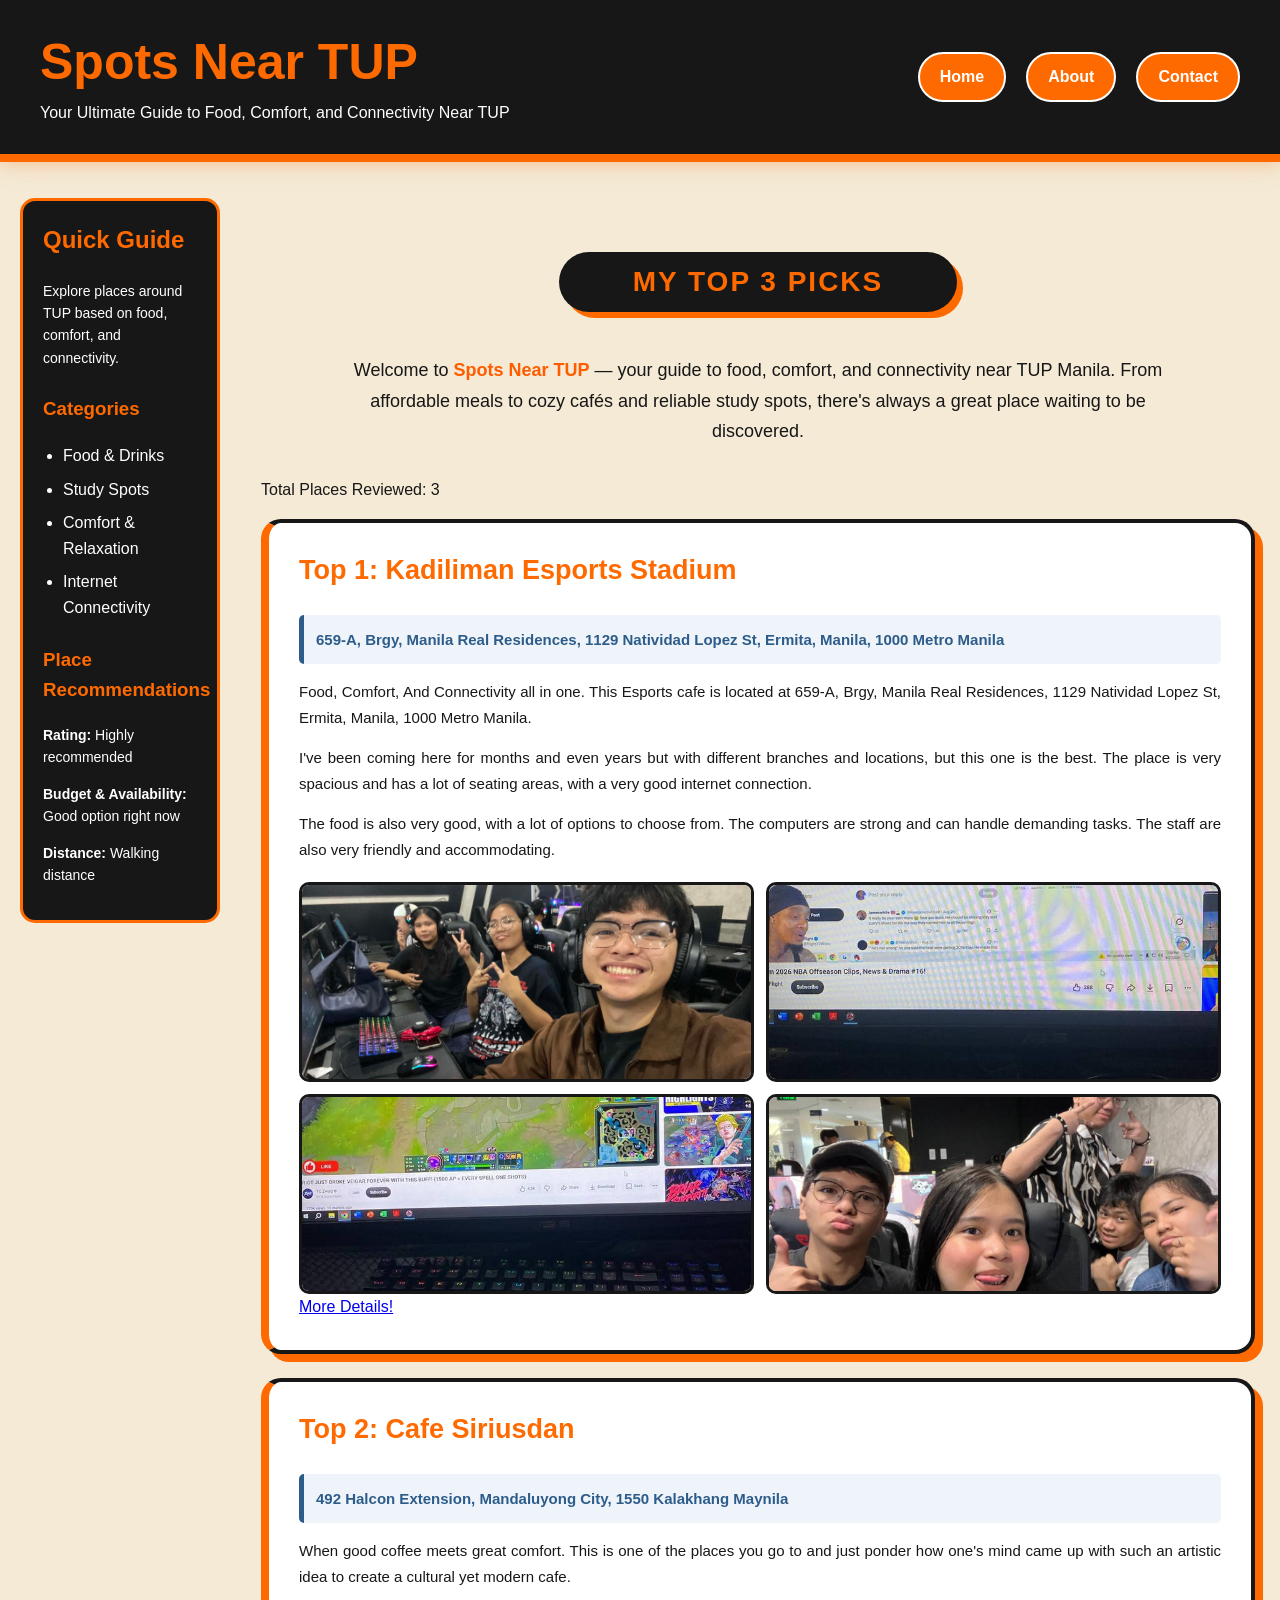
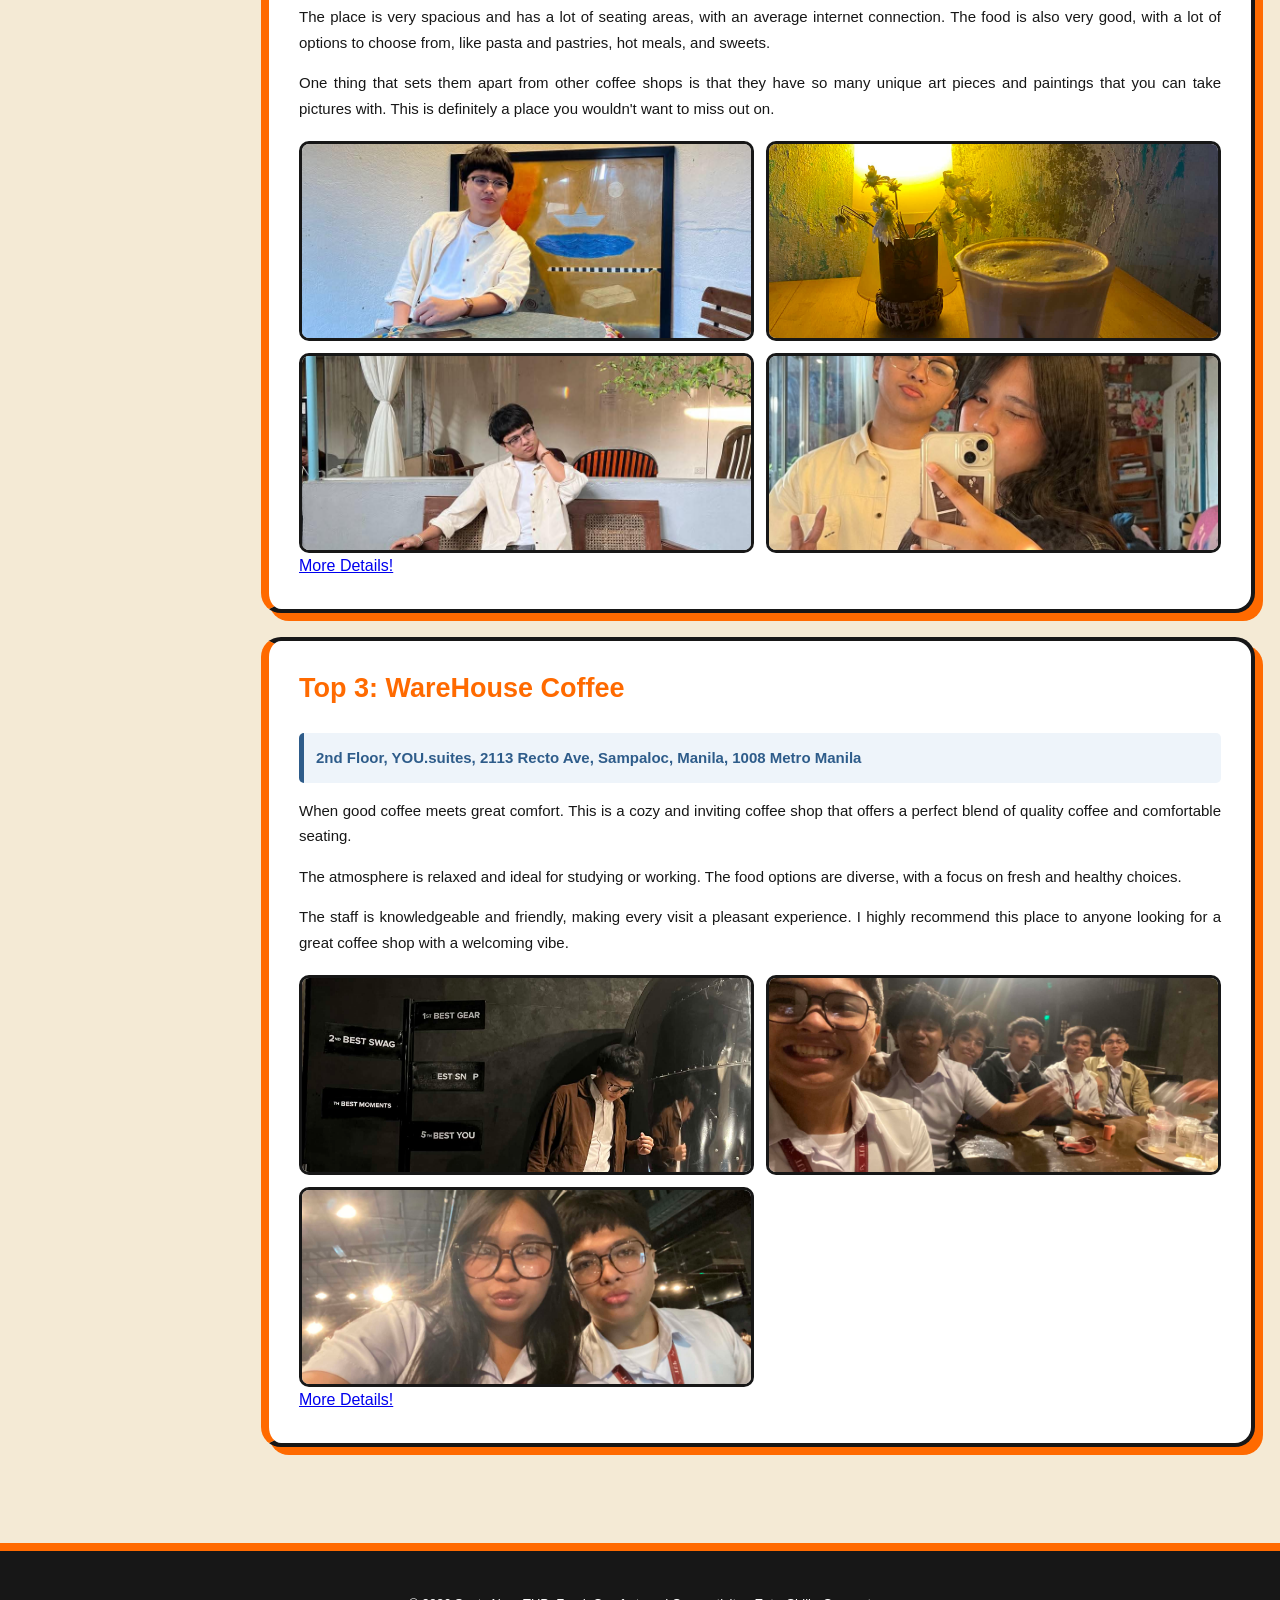
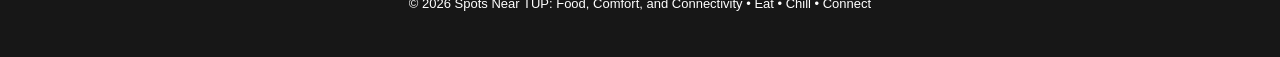
==== commit 71145ab0: "Changed my sidebars" ====
--- a/index.html
+++ b/index.html
@@ -32,13 +32,7 @@
         <!-- SIDEBAR -->
         <aside class="guide-sidebar">
             <h2>Quick Guide</h2>
-
-            <h3>My Top 3 Picks</h3>
-            <ul class="sidebar-places">
-                <li><a href="#kadiliman">Kadiliman Esports Stadium</a></li>
-                <li><a href="#siriusdan">Cafe Siriusdan</a></li>
-                <li><a href="#warehouse">WareHouse Coffee</a></li>
-            </ul>
+            
             <p>
                 Explore places around TUP based on food, comfort,
                 and connectivity.
@@ -50,6 +44,25 @@
                 <li>Comfort & Relaxation</li>
                 <li>Internet Connectivity</li>
             </ul>
+
+            <!-- PLACE RECOMMENDATIONS -->
+            <section class="guide-decisions">
+                <h3>Place Recommendations</h3>
+                <div class="recommendation-list">
+                    <p>
+                        <strong>Rating:</strong>
+                        <span id="rating-result"></span>
+                    </p>
+                    <p>
+                        <strong>Budget & Availability:</strong>
+                        <span id="budget-result"></span>
+                    </p>
+                    <p>
+                        <strong>Distance:</strong>
+                        <span id="distance-result"></span>
+                    </p>
+                </div>
+            </section>
         
         </aside>
 
@@ -59,6 +72,13 @@
             <div class="section-title">
                 <h2>My Top 3 Picks</h2>
             </div>
+            
+            <p class="intro">
+                Welcome to <span class="highlight">Spots Near TUP</span> —
+                your guide to food, comfort, and connectivity near TUP Manila.
+                From affordable meals to cozy cafés and reliable study spots,
+                there's always a great place waiting to be discovered.
+            </p>
 
             <p class="place-count">
                 Total Places Reviewed: <span id="place-count">0</span>
@@ -192,25 +212,6 @@
                     </a>
                 </article>
             </section>
-
-            <!-- PLACE RECOMMENDATIONS -->
-            <section class="guide-decisions">
-                <h2>Place Recommendations</h2>
-                <div class="recommendation-list">
-                    <p>
-                        <strong>Rating:</strong>
-                        <span id="rating-result"></span>
-                    </p>
-                    <p>
-                        <strong>Budget & Availability:</strong>
-                        <span id="budget-result"></span>
-                    </p>
-                    <p>
-                        <strong>Distance:</strong>
-                        <span id="distance-result"></span>
-                    </p>
-                </div>
-            </section>
         </main>
         
         <!-- FOOTER -->
--- a/style.css
+++ b/style.css
@@ -70,6 +70,24 @@
 }
 
 /* HEADER */
+
+.intro {
+    background: transparent;
+    color: #171717;
+    padding: 0;
+    margin: 0 auto 30px;
+    border: none;
+    border-radius: 0;
+    line-height: 1.7;
+    text-align: center;
+    max-width: 850px;
+    font-size: 18px;
+}
+
+.highlight {
+    color: #ff5c00;
+    font-weight: bold;
+}
 
 .site-header {
     display: flex;
@@ -213,12 +231,11 @@
 /* SECTION TITLE */
 
 .section-title {
-    min-height: 150px;
     display: flex;
     justify-content: center;
     align-items: center;
     text-align: center;
-    margin-bottom: 25px;
+    margin-bottom: 40px;
 }
 
 .section-title h2 {
@@ -227,18 +244,20 @@
     max-width: 100%;
     background-color: var(--dark-ink);
     color: var(--brand);
-    padding: 10px 20px;
+    padding: 12px 30px;
     border-radius: 50px;
-    font-size: 22px;
+    font-size: 28px;
     line-height: 1.3;
+    letter-spacing: 2px;
     text-transform: uppercase;
-    box-shadow: 5px 5px 0 var(--brand);
+    box-shadow: 6px 6px 0 var(--brand);
     transition: 0.3s;
 }
 
 .section-title h2:hover {
     transform: translateY(-5px);
-    box-shadow: 8px 10px 0 var(--brand);
+    box-shadow: 
+        8px 10px 0 var(--brand);
 }
 
 /* PLACE CARDS FLEXBOX */
@@ -960,8 +979,9 @@
     /* SECTION TITLE */
 
     .section-title {
-        height: 180px;
-        margin-bottom: 40px;
+    height: auto;
+    margin-top: 0;
+    margin-bottom: 20px;
     }
 
     .section-title h2 {
